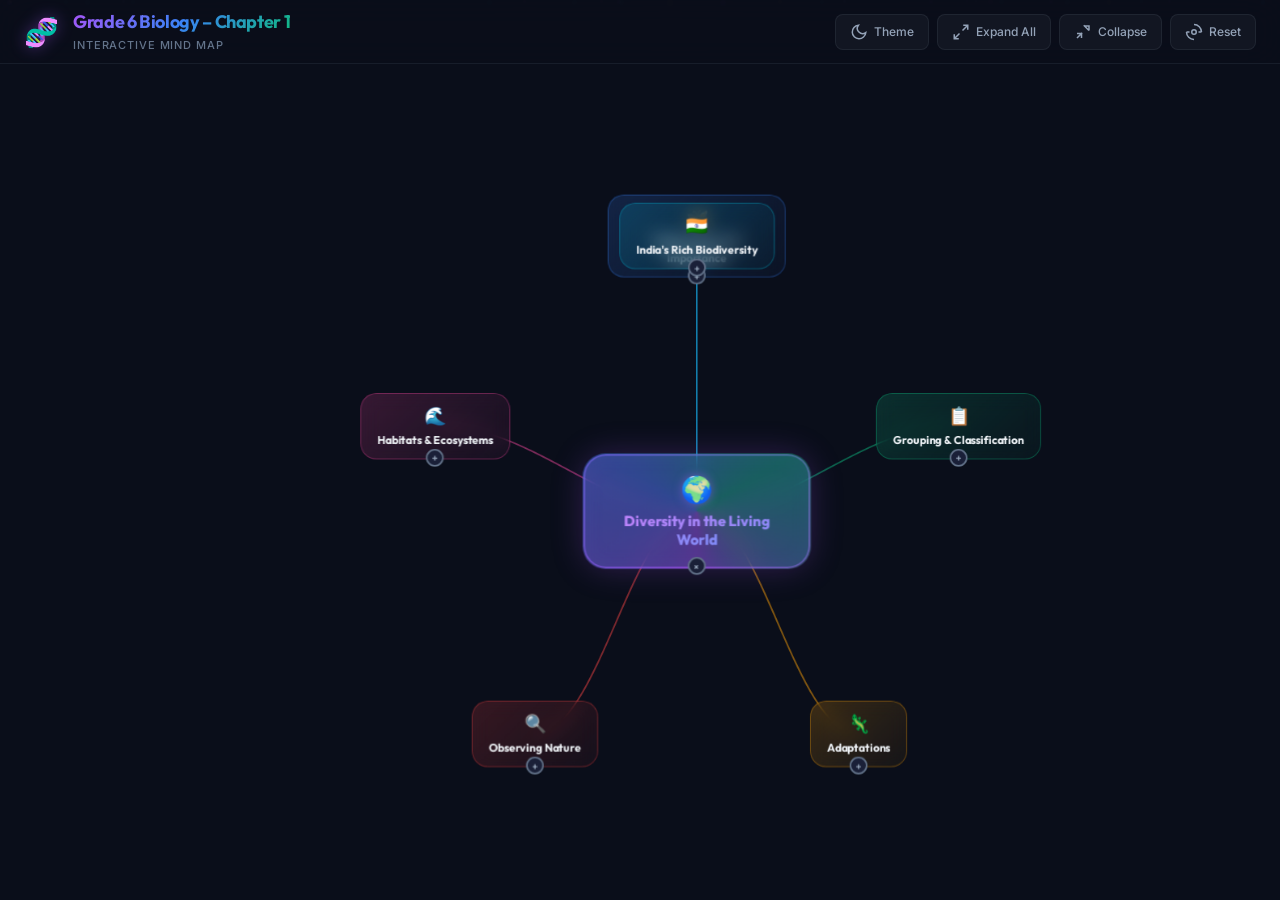
==== index.html @ 0e9bb8c5 "Add files via upload" ====
<!DOCTYPE html>
<html lang="en">

<head>
    <meta charset="UTF-8">
    <meta name="viewport" content="width=device-width, initial-scale=1.0">
    <title>Interactive Mind Map – Grade 6 Biology Chapter 1</title>
    <meta name="description"
        content="Interactive Mind Map for NCERT Grade 6 Biology Chapter 1: Diversity in the Living World. Explore subtopics, micro-concepts, examples and keywords.">
    <link
        href="https://fonts.googleapis.com/css2?family=Inter:wght@400;500;600;700;800;900&family=Outfit:wght@400;500;600;700;800&display=swap"
        rel="stylesheet">
    <link rel="stylesheet" href="style.css">
</head>

<body>
    <!-- Floating particles background -->
    <div class="particles" id="particles"></div>

    <!-- Header / Toolbar -->
    <header class="toolbar" id="toolbar">
        <div class="toolbar-left">
            <div class="logo">🧬</div>
            <div class="toolbar-title">
                <h1>Grade 6 Biology – Chapter 1</h1>
                <span class="toolbar-subtitle">Interactive Mind Map</span>
            </div>
        </div>
        <div class="toolbar-right">
            <button class="btn-tool" id="btnTheme" title="Toggle Theme">
                <svg width="18" height="18" viewBox="0 0 24 24" fill="none" stroke="currentColor" stroke-width="2"
                    class="icon-sun" style="display: none;">
                    <circle cx="12" cy="12" r="5" />
                    <line x1="12" y1="1" x2="12" y2="3" />
                    <line x1="12" y1="21" x2="12" y2="23" />
                    <line x1="4.22" y1="4.22" x2="5.64" y2="5.64" />
                    <line x1="18.36" y1="18.36" x2="19.78" y2="19.78" />
                    <line x1="1" y1="12" x2="3" y2="12" />
                    <line x1="21" y1="12" x2="23" y2="12" />
                    <line x1="4.22" y1="19.78" x2="5.64" y2="18.36" />
                    <line x1="18.36" y1="5.64" x2="19.78" y2="4.22" />
                </svg>
                <svg width="18" height="18" viewBox="0 0 24 24" fill="none" stroke="currentColor" stroke-width="2"
                    class="icon-moon">
                    <path d="M21 12.79A9 9 0 1 1 11.21 3 7 7 0 0 0 21 12.79z" />
                </svg>
                <span>Theme</span>
            </button>
            <button class="btn-tool" id="btnExpandAll" title="Expand All">
                <svg width="18" height="18" viewBox="0 0 24 24" fill="none" stroke="currentColor" stroke-width="2">
                    <path d="M15 3h6v6M9 21H3v-6M21 3l-7 7M3 21l7-7" />
                </svg>
                <span>Expand All</span>
            </button>
            <button class="btn-tool" id="btnCollapseAll" title="Collapse All">
                <svg width="18" height="18" viewBox="0 0 24 24" fill="none" stroke="currentColor" stroke-width="2">
                    <path d="M4 14h6v6M14 4h6v6M20 10l-7-7M4 20l7-7" />
                </svg>
                <span>Collapse</span>
            </button>
            <button class="btn-tool" id="btnReset" title="Reset View">
                <svg width="18" height="18" viewBox="0 0 24 24" fill="none" stroke="currentColor" stroke-width="2">
                    <circle cx="12" cy="12" r="3" />
                    <path d="M12 2a10 10 0 0 1 10 10" />
                    <path d="M12 22a10 10 0 0 1-10-10" />
                    <path d="M22 12h-4M2 12h4" />
                </svg>
                <span>Reset</span>
            </button>
        </div>
    </header>

    <!-- Main Mind Map Container -->
    <div class="mindmap-viewport" id="mindmapViewport">
        <div class="mindmap-canvas" id="mindmapCanvas">
            <!-- SVG layer for connections -->
            <svg class="connections-layer" id="connectionsLayer"></svg>
            <!-- Nodes will be generated by JS -->
        </div>
    </div>

    <!-- Detail Panel (slide-in) -->
    <div class="detail-panel" id="detailPanel">
        <button class="detail-close" id="detailClose">✕</button>
        <div class="detail-content" id="detailContent"></div>
    </div>

    <!-- Quiz Modal -->
    <div class="quiz-overlay" id="quizOverlay">
        <div class="quiz-modal" id="quizModal">
            <button class="quiz-close" id="quizClose">✕</button>
            <div class="quiz-content" id="quizContent"></div>
        </div>
    </div>

    <!-- Toast notifications -->
    <div class="toast-container" id="toastContainer"></div>

    <script src="mindmap-data.js"></script>
    <script src="mindmap.js"></script>
</body>

</html>
---- style.css ----
/* ============================================
   DESIGN SYSTEM — Interactive Mind Map
   ============================================ */

:root {
    /* Core palette */
    --bg-primary: #0a0e1a;
    --bg-secondary: #111827;
    --bg-card: #1a2038;
    --bg-glass: rgba(26, 32, 56, 0.85);

    /* Accent colors for branches */
    --color-central: #a855f7;
    --color-central-glow: rgba(168, 85, 247, 0.4);
    --color-branch-1: #3b82f6;
    --color-branch-2: #10b981;
    --color-branch-3: #f59e0b;
    --color-branch-4: #ef4444;
    --color-branch-5: #ec4899;
    --color-branch-6: #06b6d4;

    /* Text */
    --text-primary: #f1f5f9;
    --text-secondary: #94a3b8;
    --text-muted: #64748b;

    /* Misc */
    --border-subtle: rgba(148, 163, 184, 0.1);
    --shadow-glow: 0 0 30px rgba(168, 85, 247, 0.3);
    --radius-sm: 8px;
    --radius-md: 14px;
    --radius-lg: 20px;
    --radius-xl: 28px;

    /* Transitions */
    --ease-smooth: cubic-bezier(0.25, 0.46, 0.45, 0.94);
    --ease-bounce: cubic-bezier(0.68, -0.55, 0.265, 1.55);
}

/* ============ LIGHT THEME ============ */
body.light-theme {
    /* Core palette */
    --bg-primary: #f8fafc;
    --bg-secondary: #ffffff;
    --bg-card: #ffffff;
    --bg-glass: rgba(255, 255, 255, 0.85);

    /* Text */
    --text-primary: #0f172a;
    --text-secondary: #334155;
    --text-muted: #64748b;

    /* Misc */
    --border-subtle: rgba(15, 23, 42, 0.1);
    --shadow-glow: 0 4px 20px rgba(0, 0, 0, 0.08);
}

body.light-theme .icon-moon {
    display: none !important;
}

body.light-theme .icon-sun {
    display: block !important;
}

/* ============ RESET ============ */
*,
*::before,
*::after {
    margin: 0;
    padding: 0;
    box-sizing: border-box;
}

html {
    scroll-behavior: smooth;
}

body {
    font-family: 'Inter', 'Outfit', -apple-system, sans-serif;
    background: var(--bg-primary);
    color: var(--text-primary);
    overflow: hidden;
    height: 100vh;
    width: 100vw;
    -webkit-font-smoothing: antialiased;
}

/* ============ PARTICLES BG ============ */
.particles {
    position: fixed;
    top: 0;
    left: 0;
    width: 100%;
    height: 100%;
    pointer-events: none;
    z-index: 0;
    overflow: hidden;
}

.particle {
    position: absolute;
    border-radius: 50%;
    opacity: 0.15;
    animation: floatParticle linear infinite;
}

@keyframes floatParticle {
    0% {
        transform: translateY(100vh) scale(0);
        opacity: 0;
    }

    10% {
        opacity: 0.15;
    }

    90% {
        opacity: 0.15;
    }

    100% {
        transform: translateY(-10vh) scale(1);
        opacity: 0;
    }
}

/* ============ TOOLBAR ============ */
.toolbar {
    position: fixed;
    top: 0;
    left: 0;
    right: 0;
    height: 64px;
    background: rgba(10, 14, 26, 0.9);
    backdrop-filter: blur(20px);
    -webkit-backdrop-filter: blur(20px);
    border-bottom: 1px solid var(--border-subtle);
    display: flex;
    align-items: center;
    justify-content: space-between;
    padding: 0 24px;
    z-index: 100;
}

.toolbar-left {
    display: flex;
    align-items: center;
    gap: 14px;
}

.logo {
    font-size: 28px;
    filter: drop-shadow(0 0 8px var(--color-central-glow));
}

.toolbar-title h1 {
    font-family: 'Outfit', sans-serif;
    font-size: 18px;
    font-weight: 700;
    background: linear-gradient(135deg, #a855f7, #3b82f6, #10b981);
    -webkit-background-clip: text;
    -webkit-text-fill-color: transparent;
    background-clip: text;
    letter-spacing: -0.02em;
}

.toolbar-subtitle {
    font-size: 11px;
    color: var(--text-muted);
    font-weight: 500;
    text-transform: uppercase;
    letter-spacing: 0.08em;
}

.toolbar-right {
    display: flex;
    gap: 8px;
}

.btn-tool {
    display: flex;
    align-items: center;
    gap: 6px;
    padding: 8px 14px;
    background: rgba(255, 255, 255, 0.04);
    border: 1px solid var(--border-subtle);
    border-radius: var(--radius-sm);
    color: var(--text-secondary);
    font-family: 'Inter', sans-serif;
    font-size: 12px;
    font-weight: 500;
    cursor: pointer;
    transition: all 0.25s var(--ease-smooth);
}

.btn-tool:hover {
    background: rgba(168, 85, 247, 0.1);
    border-color: rgba(168, 85, 247, 0.3);
    color: var(--text-primary);
    transform: translateY(-1px);
}

/* ============ MINDMAP VIEWPORT ============ */
.mindmap-viewport {
    position: fixed;
    top: 64px;
    left: 0;
    right: 0;
    bottom: 0;
    overflow: hidden;
    z-index: 1;
    cursor: grab;
}

.mindmap-viewport:active {
    cursor: grabbing;
}

.mindmap-canvas {
    position: absolute;
    width: 6000px;
    height: 4000px;
    transform-origin: 0 0;
    will-change: transform;
}

.connections-layer {
    position: absolute;
    top: 0;
    left: 0;
    width: 100%;
    height: 100%;
    pointer-events: none;
    z-index: 1;
}

/* ============ MIND MAP NODE ============ */
.mm-node {
    position: absolute;
    border-radius: var(--radius-md);
    padding: 14px 20px;
    cursor: pointer;
    user-select: none;
    transition: all 0.4s var(--ease-smooth);
    z-index: 10;
    transform: scale(0);
    opacity: 0;
    backdrop-filter: blur(12px);
    -webkit-backdrop-filter: blur(12px);
    max-width: 240px;
    text-align: center;
}

.mm-node.visible {
    transform: scale(1);
    opacity: 1;
}

.mm-node:hover {
    z-index: 20;
    transform: scale(1.08);
    box-shadow: var(--shadow-glow);
}

.mm-node.pulse {
    animation: nodePulse 0.6s var(--ease-bounce);
}

@keyframes nodePulse {
    0% {
        transform: scale(1);
    }

    40% {
        transform: scale(1.15);
    }

    100% {
        transform: scale(1);
    }
}

/* Central node */
.mm-node.level-0 {
    background: linear-gradient(135deg, rgba(168, 85, 247, 0.25), rgba(59, 130, 246, 0.2));
    border: 2px solid rgba(168, 85, 247, 0.6);
    box-shadow: 0 0 40px rgba(168, 85, 247, 0.25), inset 0 0 30px rgba(168, 85, 247, 0.05);
    padding: 22px 30px;
    max-width: 280px;
    border-radius: var(--radius-xl);
}

.mm-node.level-0 .node-label {
    font-family: 'Outfit', sans-serif;
    font-size: 18px;
    font-weight: 800;
    background: linear-gradient(135deg, #c084fc, #818cf8);
    -webkit-background-clip: text;
    -webkit-text-fill-color: transparent;
    background-clip: text;
}

.mm-node.level-0 .node-emoji {
    font-size: 32px;
    display: block;
    margin-bottom: 8px;
    filter: drop-shadow(0 0 6px rgba(168, 85, 247, 0.5));
}

.mm-node.level-0::before {
    content: '';
    position: absolute;
    inset: -3px;
    border-radius: var(--radius-xl);
    background: conic-gradient(from 180deg, #a855f7, #3b82f6, #10b981, #a855f7);
    z-index: -1;
    opacity: 0.4;
    animation: rotateBorder 6s linear infinite;
}

@keyframes rotateBorder {
    100% {
        filter: hue-rotate(360deg);
    }
}

/* Primary branches (Level 1) */
.mm-node.level-1 {
    padding: 14px 20px;
    border-radius: var(--radius-lg);
    max-width: 220px;
}

.mm-node.level-1 .node-label {
    font-family: 'Outfit', sans-serif;
    font-size: 14px;
    font-weight: 700;
    letter-spacing: -0.01em;
}

.mm-node.level-1 .node-emoji {
    font-size: 22px;
    display: block;
    margin-bottom: 6px;
}

/* Secondary branches (Level 2) */
.mm-node.level-2 {
    padding: 10px 16px;
    border-radius: var(--radius-md);
    max-width: 200px;
}

.mm-node.level-2 .node-label {
    font-size: 12px;
    font-weight: 600;
}

.mm-node.level-2 .node-emoji {
    font-size: 16px;
    margin-right: 6px;
}

/* Tertiary branches (Level 3) */
.mm-node.level-3 {
    padding: 8px 14px;
    border-radius: var(--radius-sm);
    max-width: 180px;
}

.mm-node.level-3 .node-label {
    font-size: 11px;
    font-weight: 500;
    color: var(--text-secondary);
}

.mm-node.level-3 .node-emoji {
    font-size: 13px;
    margin-right: 4px;
}

/* Node expand indicator */
.node-expand-btn {
    position: absolute;
    bottom: -10px;
    left: 50%;
    transform: translateX(-50%);
    width: 22px;
    height: 22px;
    border-radius: 50%;
    background: var(--bg-card);
    border: 2px solid var(--text-muted);
    display: flex;
    align-items: center;
    justify-content: center;
    font-size: 12px;
    font-weight: 700;
    color: var(--text-secondary);
    cursor: pointer;
    transition: all 0.3s var(--ease-smooth);
    z-index: 15;
}

.node-expand-btn:hover {
    transform: translateX(-50%) scale(1.2);
    border-color: var(--color-central);
    color: var(--color-central);
}

.node-expand-btn.expanded {
    transform: translateX(-50%) rotate(45deg);
}

/* Node info icon */
.node-info-btn {
    position: absolute;
    top: -8px;
    right: -8px;
    width: 20px;
    height: 20px;
    border-radius: 50%;
    background: rgba(59, 130, 246, 0.8);
    border: none;
    color: white;
    font-size: 11px;
    font-weight: 700;
    cursor: pointer;
    display: flex;
    align-items: center;
    justify-content: center;
    opacity: 0;
    transition: all 0.3s var(--ease-smooth);
}

.mm-node:hover .node-info-btn {
    opacity: 1;
}

.node-info-btn:hover {
    transform: scale(1.2);
    background: rgba(59, 130, 246, 1);
}

/* Branch color themes */
.branch-1 {
    --branch-color: var(--color-branch-1);
}

.branch-2 {
    --branch-color: var(--color-branch-2);
}

.branch-3 {
    --branch-color: var(--color-branch-3);
}

.branch-4 {
    --branch-color: var(--color-branch-4);
}

.branch-5 {
    --branch-color: var(--color-branch-5);
}

.branch-6 {
    --branch-color: var(--color-branch-6);
}

.mm-node.level-1.branch-1 {
    background: linear-gradient(135deg, rgba(59, 130, 246, 0.2), rgba(59, 130, 246, 0.05));
    border: 1.5px solid rgba(59, 130, 246, 0.4);
}

.mm-node.level-1.branch-2 {
    background: linear-gradient(135deg, rgba(16, 185, 129, 0.2), rgba(16, 185, 129, 0.05));
    border: 1.5px solid rgba(16, 185, 129, 0.4);
}

.mm-node.level-1.branch-3 {
    background: linear-gradient(135deg, rgba(245, 158, 11, 0.2), rgba(245, 158, 11, 0.05));
    border: 1.5px solid rgba(245, 158, 11, 0.4);
}

.mm-node.level-1.branch-4 {
    background: linear-gradient(135deg, rgba(239, 68, 68, 0.2), rgba(239, 68, 68, 0.05));
    border: 1.5px solid rgba(239, 68, 68, 0.4);
}

.mm-node.level-1.branch-5 {
    background: linear-gradient(135deg, rgba(236, 72, 153, 0.2), rgba(236, 72, 153, 0.05));
    border: 1.5px solid rgba(236, 72, 153, 0.4);
}

.mm-node.level-1.branch-6 {
    background: linear-gradient(135deg, rgba(6, 182, 212, 0.2), rgba(6, 182, 212, 0.05));
    border: 1.5px solid rgba(6, 182, 212, 0.4);
}

.mm-node.level-2.branch-1,
.mm-node.level-3.branch-1 {
    background: rgba(59, 130, 246, 0.08);
    border: 1px solid rgba(59, 130, 246, 0.25);
}

.mm-node.level-2.branch-2,
.mm-node.level-3.branch-2 {
    background: rgba(16, 185, 129, 0.08);
    border: 1px solid rgba(16, 185, 129, 0.25);
}

.mm-node.level-2.branch-3,
.mm-node.level-3.branch-3 {
    background: rgba(245, 158, 11, 0.08);
    border: 1px solid rgba(245, 158, 11, 0.25);
}

.mm-node.level-2.branch-4,
.mm-node.level-3.branch-4 {
    background: rgba(239, 68, 68, 0.08);
    border: 1px solid rgba(239, 68, 68, 0.25);
}

.mm-node.level-2.branch-5,
.mm-node.level-3.branch-5 {
    background: rgba(236, 72, 153, 0.08);
    border: 1px solid rgba(236, 72, 153, 0.25);
}

.mm-node.level-2.branch-6,
.mm-node.level-3.branch-6 {
    background: rgba(6, 182, 212, 0.08);
    border: 1px solid rgba(6, 182, 212, 0.25);
}

/* Connection paths */
.connection-path {
    fill: none;
    stroke-width: 2;
    opacity: 0.5;
    transition: opacity 0.4s var(--ease-smooth);
}

.connection-path.branch-1 {
    stroke: var(--color-branch-1);
}

.connection-path.branch-2 {
    stroke: var(--color-branch-2);
}

.connection-path.branch-3 {
    stroke: var(--color-branch-3);
}

.connection-path.branch-4 {
    stroke: var(--color-branch-4);
}

.connection-path.branch-5 {
    stroke: var(--color-branch-5);
}

.connection-path.branch-6 {
    stroke: var(--color-branch-6);
}

.connection-path.central {
    stroke: var(--color-central);
}

/* ============ DETAIL PANEL ============ */
.detail-panel {
    position: fixed;
    top: 64px;
    right: -460px;
    width: 440px;
    bottom: 0;
    background: rgba(17, 24, 39, 0.97);
    backdrop-filter: blur(30px);
    -webkit-backdrop-filter: blur(30px);
    border-left: 1px solid var(--border-subtle);
    z-index: 90;
    transition: right 0.45s var(--ease-smooth);
    overflow-y: auto;
    padding: 28px 24px;
}

.detail-panel.open {
    right: 0;
}

.detail-close {
    position: absolute;
    top: 16px;
    right: 16px;
    width: 32px;
    height: 32px;
    border-radius: 50%;
    background: rgba(255, 255, 255, 0.05);
    border: 1px solid var(--border-subtle);
    color: var(--text-secondary);
    font-size: 16px;
    cursor: pointer;
    display: flex;
    align-items: center;
    justify-content: center;
    transition: all 0.25s var(--ease-smooth);
}

.detail-close:hover {
    background: rgba(239, 68, 68, 0.15);
    border-color: rgba(239, 68, 68, 0.3);
    color: #ef4444;
}

.detail-content h2 {
    font-family: 'Outfit', sans-serif;
    font-size: 22px;
    font-weight: 800;
    margin-bottom: 8px;
    background: linear-gradient(135deg, #c084fc, #60a5fa);
    -webkit-background-clip: text;
    -webkit-text-fill-color: transparent;
    background-clip: text;
}

.detail-content .detail-emoji {
    font-size: 40px;
    margin-bottom: 12px;
    display: block;
}

.detail-content .detail-description {
    font-size: 14px;
    line-height: 1.7;
    color: var(--text-secondary);
    margin-bottom: 20px;
}

.detail-content .detail-section {
    margin-bottom: 20px;
}

.detail-content .detail-section h3 {
    font-size: 13px;
    font-weight: 700;
    text-transform: uppercase;
    letter-spacing: 0.05em;
    color: var(--text-muted);
    margin-bottom: 10px;
    display: flex;
    align-items: center;
    gap: 6px;
}

.detail-content .keyword-tags {
    display: flex;
    flex-wrap: wrap;
    gap: 6px;
}

.detail-content .keyword-tag {
    padding: 5px 12px;
    font-size: 11px;
    font-weight: 600;
    border-radius: 20px;
    background: rgba(168, 85, 247, 0.1);
    border: 1px solid rgba(168, 85, 247, 0.25);
    color: #c084fc;
    transition: all 0.25s var(--ease-smooth);
}

.detail-content .keyword-tag:hover {
    background: rgba(168, 85, 247, 0.2);
    transform: translateY(-1px);
}

.detail-content .fact-card {
    background: rgba(59, 130, 246, 0.08);
    border: 1px solid rgba(59, 130, 246, 0.2);
    border-radius: var(--radius-md);
    padding: 14px 16px;
    margin-bottom: 10px;
}

.detail-content .fact-card p {
    font-size: 13px;
    line-height: 1.6;
    color: var(--text-secondary);
}

.detail-content .fact-card .fact-icon {
    font-size: 20px;
    margin-bottom: 8px;
    display: block;
}

.detail-content .quiz-btn {
    display: flex;
    align-items: center;
    gap: 8px;
    width: 100%;
    padding: 14px 20px;
    background: linear-gradient(135deg, rgba(168, 85, 247, 0.2), rgba(59, 130, 246, 0.15));
    border: 1px solid rgba(168, 85, 247, 0.3);
    border-radius: var(--radius-md);
    color: var(--text-primary);
    font-family: 'Inter', sans-serif;
    font-size: 14px;
    font-weight: 600;
    cursor: pointer;
    transition: all 0.3s var(--ease-smooth);
    margin-top: 10px;
}

.detail-content .quiz-btn:hover {
    background: linear-gradient(135deg, rgba(168, 85, 247, 0.3), rgba(59, 130, 246, 0.25));
    transform: translateY(-2px);
    box-shadow: 0 8px 25px rgba(168, 85, 247, 0.2);
}

/* ============ QUIZ MODAL ============ */
.quiz-overlay {
    position: fixed;
    inset: 0;
    background: rgba(0, 0, 0, 0.7);
    backdrop-filter: blur(8px);
    -webkit-backdrop-filter: blur(8px);
    z-index: 200;
    display: flex;
    align-items: center;
    justify-content: center;
    opacity: 0;
    pointer-events: none;
    transition: opacity 0.35s var(--ease-smooth);
}

.quiz-overlay.open {
    opacity: 1;
    pointer-events: all;
}

.quiz-modal {
    background: var(--bg-secondary);
    border: 1px solid var(--border-subtle);
    border-radius: var(--radius-lg);
    padding: 32px;
    max-width: 500px;
    width: 90%;
    position: relative;
    transform: scale(0.9) translateY(20px);
    transition: transform 0.4s var(--ease-bounce);
}

.quiz-overlay.open .quiz-modal {
    transform: scale(1) translateY(0);
}

.quiz-close {
    position: absolute;
    top: 14px;
    right: 14px;
    width: 28px;
    height: 28px;
    border-radius: 50%;
    background: rgba(255, 255, 255, 0.05);
    border: 1px solid var(--border-subtle);
    color: var(--text-secondary);
    font-size: 14px;
    cursor: pointer;
    display: flex;
    align-items: center;
    justify-content: center;
}

.quiz-content h3 {
    font-family: 'Outfit', sans-serif;
    font-size: 20px;
    font-weight: 700;
    margin-bottom: 6px;
    color: var(--text-primary);
}

.quiz-content .quiz-topic {
    font-size: 12px;
    color: var(--text-muted);
    text-transform: uppercase;
    letter-spacing: 0.05em;
    margin-bottom: 18px;
}

.quiz-content .quiz-question {
    font-size: 15px;
    line-height: 1.6;
    color: var(--text-secondary);
    margin-bottom: 20px;
}

.quiz-content .quiz-options {
    display: flex;
    flex-direction: column;
    gap: 10px;
}

.quiz-content .quiz-option {
    display: flex;
    align-items: center;
    gap: 12px;
    padding: 14px 18px;
    border-radius: var(--radius-md);
    background: rgba(255, 255, 255, 0.03);
    border: 1px solid var(--border-subtle);
    cursor: pointer;
    transition: all 0.25s var(--ease-smooth);
    font-size: 14px;
    color: var(--text-secondary);
}

.quiz-content .quiz-option:hover {
    background: rgba(168, 85, 247, 0.08);
    border-color: rgba(168, 85, 247, 0.3);
    color: var(--text-primary);
}

.quiz-content .quiz-option.correct {
    background: rgba(16, 185, 129, 0.15);
    border-color: rgba(16, 185, 129, 0.4);
    color: #10b981;
}

.quiz-content .quiz-option.incorrect {
    background: rgba(239, 68, 68, 0.12);
    border-color: rgba(239, 68, 68, 0.35);
    color: #ef4444;
}

.quiz-content .quiz-option .option-letter {
    width: 28px;
    height: 28px;
    border-radius: 50%;
    background: rgba(255, 255, 255, 0.05);
    font-weight: 700;
    font-size: 12px;
    display: flex;
    align-items: center;
    justify-content: center;
    flex-shrink: 0;
}

.quiz-feedback {
    margin-top: 16px;
    padding: 14px 16px;
    border-radius: var(--radius-md);
    font-size: 13px;
    line-height: 1.6;
    display: none;
}

.quiz-feedback.show {
    display: block;
}

.quiz-feedback.correct-fb {
    background: rgba(16, 185, 129, 0.1);
    border: 1px solid rgba(16, 185, 129, 0.25);
    color: #6ee7b7;
}

.quiz-feedback.incorrect-fb {
    background: rgba(239, 68, 68, 0.1);
    border: 1px solid rgba(239, 68, 68, 0.25);
    color: #fca5a5;
}

.quiz-next-btn {
    margin-top: 16px;
    padding: 12px 24px;
    background: linear-gradient(135deg, var(--color-central), var(--color-branch-1));
    border: none;
    border-radius: var(--radius-sm);
    color: white;
    font-family: 'Inter', sans-serif;
    font-size: 14px;
    font-weight: 600;
    cursor: pointer;
    display: none;
    transition: all 0.25s var(--ease-smooth);
}

.quiz-next-btn.show {
    display: inline-block;
}

.quiz-next-btn:hover {
    transform: translateY(-2px);
    box-shadow: 0 6px 20px rgba(168, 85, 247, 0.3);
}

/* ============ TOAST ============ */
.toast-container {
    position: fixed;
    bottom: 24px;
    left: 50%;
    transform: translateX(-50%);
    z-index: 300;
    display: flex;
    flex-direction: column;
    align-items: center;
    gap: 8px;
}

.toast {
    padding: 12px 24px;
    background: rgba(17, 24, 39, 0.95);
    backdrop-filter: blur(12px);
    border: 1px solid var(--border-subtle);
    border-radius: var(--radius-sm);
    font-size: 13px;
    font-weight: 500;
    color: var(--text-primary);
    animation: toastIn 0.4s var(--ease-bounce), toastOut 0.4s 2.6s var(--ease-smooth) forwards;
    box-shadow: 0 8px 30px rgba(0, 0, 0, 0.4);
}

.toast.success {
    border-color: rgba(16, 185, 129, 0.3);
}

.toast.info {
    border-color: rgba(59, 130, 246, 0.3);
}

@keyframes toastIn {
    from {
        transform: translateY(20px);
        opacity: 0;
    }

    to {
        transform: translateY(0);
        opacity: 1;
    }
}

@keyframes toastOut {
    from {
        transform: translateY(0);
        opacity: 1;
    }

    to {
        transform: translateY(20px);
        opacity: 0;
    }
}

/* ============ SCROLLBAR ============ */
::-webkit-scrollbar {
    width: 6px;
}

::-webkit-scrollbar-track {
    background: transparent;
}

::-webkit-scrollbar-thumb {
    background: rgba(148, 163, 184, 0.15);
    border-radius: 3px;
}

::-webkit-scrollbar-thumb:hover {
    background: rgba(148, 163, 184, 0.25);
}

/* ============ RESPONSIVE ============ */
@media (max-width: 768px) {
    .toolbar-right .btn-tool span {
        display: none;
    }

    .btn-tool {
        padding: 8px 10px;
    }

    .detail-panel {
        width: 100%;
        right: -100%;
    }

    .toolbar-title h1 {
        font-size: 15px;
    }

    .mm-node.level-0 {
        padding: 16px 22px;
        max-width: 220px;
    }

    .mm-node.level-0 .node-label {
        font-size: 15px;
    }
}
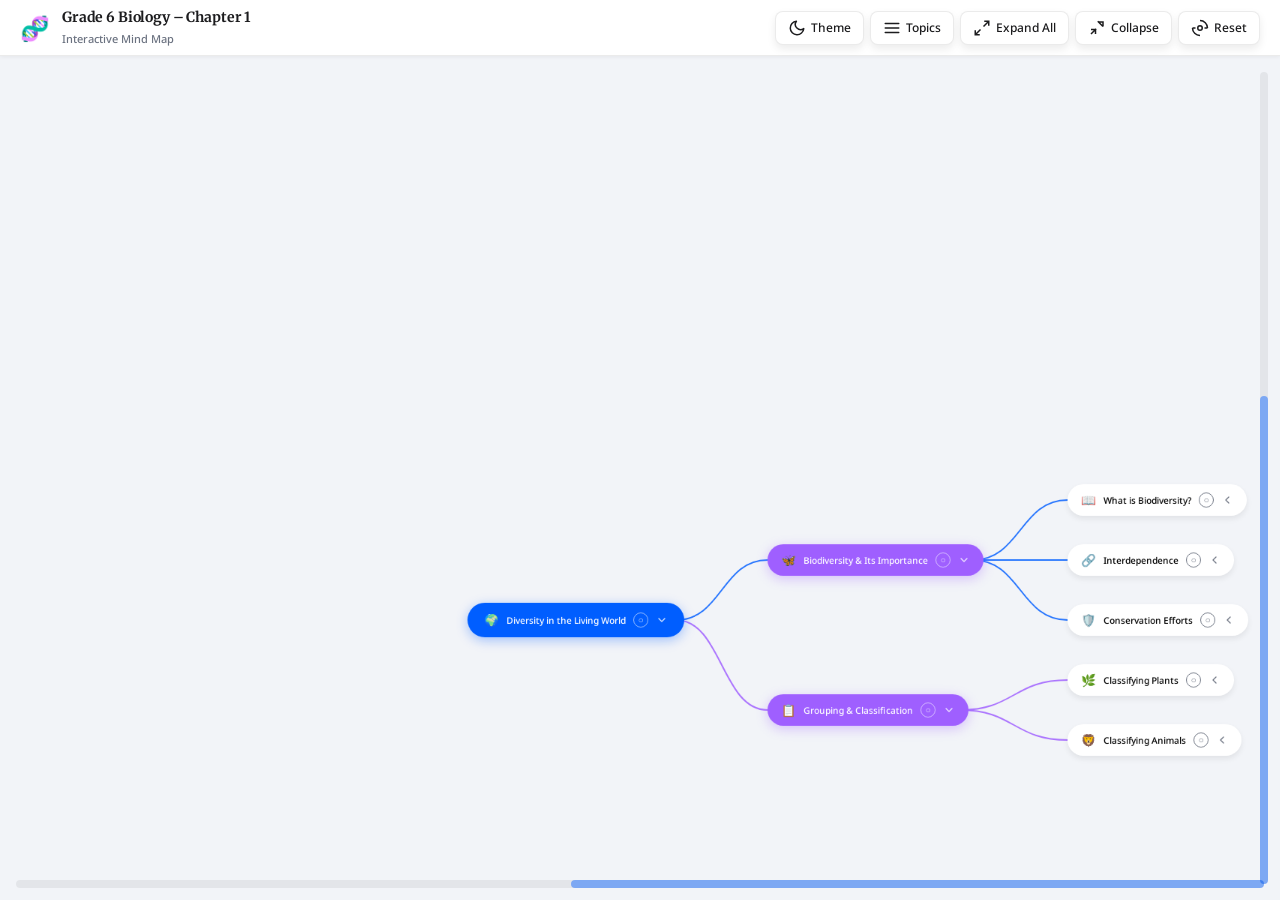
==== commit ce005b21: "Add files via upload" ====
--- a/index.html
+++ b/index.html
@@ -1,103 +1,125 @@
-<!DOCTYPE html>
-<html lang="en">
-
-<head>
-    <meta charset="UTF-8">
-    <meta name="viewport" content="width=device-width, initial-scale=1.0">
-    <title>Interactive Mind Map – Grade 6 Biology Chapter 1</title>
-    <meta name="description"
-        content="Interactive Mind Map for NCERT Grade 6 Biology Chapter 1: Diversity in the Living World. Explore subtopics, micro-concepts, examples and keywords.">
-    <link
-        href="https://fonts.googleapis.com/css2?family=Inter:wght@400;500;600;700;800;900&family=Outfit:wght@400;500;600;700;800&display=swap"
-        rel="stylesheet">
-    <link rel="stylesheet" href="style.css">
-</head>
-
-<body>
-    <!-- Floating particles background -->
-    <div class="particles" id="particles"></div>
-
-    <!-- Header / Toolbar -->
-    <header class="toolbar" id="toolbar">
-        <div class="toolbar-left">
-            <div class="logo">🧬</div>
-            <div class="toolbar-title">
-                <h1>Grade 6 Biology – Chapter 1</h1>
-                <span class="toolbar-subtitle">Interactive Mind Map</span>
-            </div>
-        </div>
-        <div class="toolbar-right">
-            <button class="btn-tool" id="btnTheme" title="Toggle Theme">
-                <svg width="18" height="18" viewBox="0 0 24 24" fill="none" stroke="currentColor" stroke-width="2"
-                    class="icon-sun" style="display: none;">
-                    <circle cx="12" cy="12" r="5" />
-                    <line x1="12" y1="1" x2="12" y2="3" />
-                    <line x1="12" y1="21" x2="12" y2="23" />
-                    <line x1="4.22" y1="4.22" x2="5.64" y2="5.64" />
-                    <line x1="18.36" y1="18.36" x2="19.78" y2="19.78" />
-                    <line x1="1" y1="12" x2="3" y2="12" />
-                    <line x1="21" y1="12" x2="23" y2="12" />
-                    <line x1="4.22" y1="19.78" x2="5.64" y2="18.36" />
-                    <line x1="18.36" y1="5.64" x2="19.78" y2="4.22" />
-                </svg>
-                <svg width="18" height="18" viewBox="0 0 24 24" fill="none" stroke="currentColor" stroke-width="2"
-                    class="icon-moon">
-                    <path d="M21 12.79A9 9 0 1 1 11.21 3 7 7 0 0 0 21 12.79z" />
-                </svg>
-                <span>Theme</span>
-            </button>
-            <button class="btn-tool" id="btnExpandAll" title="Expand All">
-                <svg width="18" height="18" viewBox="0 0 24 24" fill="none" stroke="currentColor" stroke-width="2">
-                    <path d="M15 3h6v6M9 21H3v-6M21 3l-7 7M3 21l7-7" />
-                </svg>
-                <span>Expand All</span>
-            </button>
-            <button class="btn-tool" id="btnCollapseAll" title="Collapse All">
-                <svg width="18" height="18" viewBox="0 0 24 24" fill="none" stroke="currentColor" stroke-width="2">
-                    <path d="M4 14h6v6M14 4h6v6M20 10l-7-7M4 20l7-7" />
-                </svg>
-                <span>Collapse</span>
-            </button>
-            <button class="btn-tool" id="btnReset" title="Reset View">
-                <svg width="18" height="18" viewBox="0 0 24 24" fill="none" stroke="currentColor" stroke-width="2">
-                    <circle cx="12" cy="12" r="3" />
-                    <path d="M12 2a10 10 0 0 1 10 10" />
-                    <path d="M12 22a10 10 0 0 1-10-10" />
-                    <path d="M22 12h-4M2 12h4" />
-                </svg>
-                <span>Reset</span>
-            </button>
-        </div>
-    </header>
-
-    <!-- Main Mind Map Container -->
-    <div class="mindmap-viewport" id="mindmapViewport">
-        <div class="mindmap-canvas" id="mindmapCanvas">
-            <!-- SVG layer for connections -->
-            <svg class="connections-layer" id="connectionsLayer"></svg>
-            <!-- Nodes will be generated by JS -->
-        </div>
-    </div>
-
-    <!-- Detail Panel (slide-in) -->
-    <div class="detail-panel" id="detailPanel">
-        <button class="detail-close" id="detailClose">✕</button>
-        <div class="detail-content" id="detailContent"></div>
-    </div>
-
-    <!-- Quiz Modal -->
-    <div class="quiz-overlay" id="quizOverlay">
-        <div class="quiz-modal" id="quizModal">
-            <button class="quiz-close" id="quizClose">✕</button>
-            <div class="quiz-content" id="quizContent"></div>
-        </div>
-    </div>
-
-    <!-- Toast notifications -->
-    <div class="toast-container" id="toastContainer"></div>
-
-    <script src="mindmap-data.js"></script>
-    <script src="mindmap.js"></script>
-</body>
-
+<!DOCTYPE html>
+<html lang="en">
+
+<head>
+    <meta charset="UTF-8">
+    <meta name="viewport" content="width=device-width, initial-scale=1.0">
+    <title>Interactive Mind Map – Grade 6 Biology Chapter 1</title>
+    <meta name="description" content="Interactive Mind Map for NCERT Grade 6 Biology Chapter 1: Diversity in the Living World. Explore subtopics, micro-concepts, examples and keywords.">
+    <link href="https://fonts.googleapis.com/css2?family=Merriweather:wght@400;700&family=Noto+Sans:wght@400;500;600;700&display=swap" rel="stylesheet">
+    <link rel="stylesheet" href="style.css">
+</head>
+
+<body>
+    <!-- Floating particles background -->
+    <div class="particles" id="particles"></div>
+
+    <!-- Header / Toolbar -->
+    <header class="toolbar" id="toolbar">
+        <div class="toolbar-left">
+            <div class="logo">🧬</div>
+            <div class="toolbar-title">
+                <h1>Grade 6 Biology – Chapter 1</h1>
+                <span class="toolbar-subtitle">Interactive Mind Map</span>
+            </div>
+        </div>
+        <div class="toolbar-right">
+            <button class="btn-tool" id="btnTheme" title="Toggle Theme">
+                <!-- Sun icon (shown in dark mode to switch to light) -->
+                <svg class="icon-sun" width="18" height="18" viewBox="0 0 24 24" fill="none" stroke="currentColor" stroke-width="2" stroke-linecap="round" stroke-linejoin="round">
+                    <circle cx="12" cy="12" r="5"/>
+                    <line x1="12" y1="1" x2="12" y2="3"/>
+                    <line x1="12" y1="21" x2="12" y2="23"/>
+                    <line x1="4.22" y1="4.22" x2="5.64" y2="5.64"/>
+                    <line x1="18.36" y1="18.36" x2="19.78" y2="19.78"/>
+                    <line x1="1" y1="12" x2="3" y2="12"/>
+                    <line x1="21" y1="12" x2="23" y2="12"/>
+                    <line x1="4.22" y1="19.78" x2="5.64" y2="18.36"/>
+                    <line x1="18.36" y1="5.64" x2="19.78" y2="4.22"/>
+                </svg>
+                <!-- Moon icon (shown in light mode to switch to dark) -->
+                <svg class="icon-moon" width="18" height="18" viewBox="0 0 24 24" fill="none" stroke="currentColor" stroke-width="2" stroke-linecap="round" stroke-linejoin="round">
+                    <path d="M21 12.79A9 9 0 1 1 11.21 3 7 7 0 0 0 21 12.79z"/>
+                </svg>
+                <span>Theme</span>
+            </button>
+            <button class="btn-tool" id="btnSidebar" title="Toggle Topic List">
+                <svg width="18" height="18" viewBox="0 0 24 24" fill="none" stroke="currentColor" stroke-width="2" stroke-linecap="round" stroke-linejoin="round">
+                    <line x1="3" y1="12" x2="21" y2="12"/>
+                    <line x1="3" y1="6" x2="21" y2="6"/>
+                    <line x1="3" y1="18" x2="21" y2="18"/>
+                </svg>
+                <span>Topics</span>
+            </button>
+            <button class="btn-tool" id="btnExpandAll" title="Expand All">
+                <svg width="18" height="18" viewBox="0 0 24 24" fill="none" stroke="currentColor" stroke-width="2">
+                    <path d="M15 3h6v6M9 21H3v-6M21 3l-7 7M3 21l7-7" />
+                </svg>
+                <span>Expand All</span>
+            </button>
+            <button class="btn-tool" id="btnCollapseAll" title="Collapse All">
+                <svg width="18" height="18" viewBox="0 0 24 24" fill="none" stroke="currentColor" stroke-width="2">
+                    <path d="M4 14h6v6M14 4h6v6M20 10l-7-7M4 20l7-7" />
+                </svg>
+                <span>Collapse</span>
+            </button>
+            <button class="btn-tool" id="btnReset" title="Reset View">
+                <svg width="18" height="18" viewBox="0 0 24 24" fill="none" stroke="currentColor" stroke-width="2">
+                    <circle cx="12" cy="12" r="3" />
+                    <path d="M12 2a10 10 0 0 1 10 10" />
+                    <path d="M12 22a10 10 0 0 1-10-10" />
+                    <path d="M22 12h-4M2 12h4" />
+                </svg>
+                <span>Reset</span>
+            </button>
+        </div>
+    </header>
+
+    <!-- Main Mind Map Container -->
+    <div class="mindmap-viewport" id="mindmapViewport">
+        <div class="mindmap-canvas" id="mindmapCanvas">
+            <!-- SVG layer for connections -->
+            <svg class="connections-layer" id="connectionsLayer"></svg>
+            <!-- Nodes will be generated by JS -->
+        </div>
+        <!-- Custom Scrollbars -->
+        <div class="scrollbar-h" id="scrollbarH"><div class="scrollbar-thumb" id="scrollbarHThumb"></div></div>
+        <div class="scrollbar-v" id="scrollbarV"><div class="scrollbar-thumb" id="scrollbarVThumb"></div></div>
+    </div>
+
+    <!-- Sidebar Panel (Topics List) -->
+    <div class="sidebar-panel" id="sidebarPanel">
+        <div class="sidebar-header">
+            <h2>📚 Grade 6 Biology – Chapter 1 Topics</h2>
+            <button class="sidebar-close" id="sidebarClose">✕</button>
+        </div>
+        <div class="sidebar-search">
+            <input type="text" id="sidebarSearch" placeholder="Search topics..." />
+        </div>
+        <div class="sidebar-list" id="sidebarList">
+            <!-- Populated by JS -->
+        </div>
+    </div>
+
+    <!-- Detail Panel (slide-in) -->
+    <div class="detail-panel" id="detailPanel">
+        <button class="detail-close" id="detailClose">✕</button>
+        <div class="detail-content" id="detailContent"></div>
+    </div>
+
+    <!-- Quiz Modal -->
+    <div class="quiz-overlay" id="quizOverlay">
+        <div class="quiz-modal" id="quizModal">
+            <button class="quiz-close" id="quizClose">✕</button>
+            <div class="quiz-content" id="quizContent"></div>
+        </div>
+    </div>
+
+    <!-- Toast notifications -->
+    <div class="toast-container" id="toastContainer"></div>
+
+    <script src="mindmap-data.js"></script>
+    <script src="mindmap.js"></script>
+</body>
+
 </html>
--- a/style.css
+++ b/style.css
@@ -1,1003 +1,943 @@
-/* ============================================
-   DESIGN SYSTEM — Interactive Mind Map
-   ============================================ */
-
-:root {
-    /* Core palette */
-    --bg-primary: #0a0e1a;
-    --bg-secondary: #111827;
-    --bg-card: #1a2038;
-    --bg-glass: rgba(26, 32, 56, 0.85);
-
-    /* Accent colors for branches */
-    --color-central: #a855f7;
-    --color-central-glow: rgba(168, 85, 247, 0.4);
-    --color-branch-1: #3b82f6;
-    --color-branch-2: #10b981;
-    --color-branch-3: #f59e0b;
-    --color-branch-4: #ef4444;
-    --color-branch-5: #ec4899;
-    --color-branch-6: #06b6d4;
-
-    /* Text */
-    --text-primary: #f1f5f9;
-    --text-secondary: #94a3b8;
-    --text-muted: #64748b;
-
-    /* Misc */
-    --border-subtle: rgba(148, 163, 184, 0.1);
-    --shadow-glow: 0 0 30px rgba(168, 85, 247, 0.3);
-    --radius-sm: 8px;
-    --radius-md: 14px;
-    --radius-lg: 20px;
-    --radius-xl: 28px;
-
-    /* Transitions */
-    --ease-smooth: cubic-bezier(0.25, 0.46, 0.45, 0.94);
-    --ease-bounce: cubic-bezier(0.68, -0.55, 0.265, 1.55);
-}
-
-/* ============ LIGHT THEME ============ */
-body.light-theme {
-    /* Core palette */
-    --bg-primary: #f8fafc;
-    --bg-secondary: #ffffff;
-    --bg-card: #ffffff;
-    --bg-glass: rgba(255, 255, 255, 0.85);
-
-    /* Text */
-    --text-primary: #0f172a;
-    --text-secondary: #334155;
-    --text-muted: #64748b;
-
-    /* Misc */
-    --border-subtle: rgba(15, 23, 42, 0.1);
-    --shadow-glow: 0 4px 20px rgba(0, 0, 0, 0.08);
-}
-
-body.light-theme .icon-moon {
-    display: none !important;
-}
-
-body.light-theme .icon-sun {
-    display: block !important;
-}
-
-/* ============ RESET ============ */
-*,
-*::before,
-*::after {
-    margin: 0;
-    padding: 0;
-    box-sizing: border-box;
-}
-
-html {
-    scroll-behavior: smooth;
-}
-
-body {
-    font-family: 'Inter', 'Outfit', -apple-system, sans-serif;
-    background: var(--bg-primary);
-    color: var(--text-primary);
-    overflow: hidden;
-    height: 100vh;
-    width: 100vw;
-    -webkit-font-smoothing: antialiased;
-}
-
-/* ============ PARTICLES BG ============ */
-.particles {
-    position: fixed;
-    top: 0;
-    left: 0;
-    width: 100%;
-    height: 100%;
-    pointer-events: none;
-    z-index: 0;
-    overflow: hidden;
-}
-
-.particle {
-    position: absolute;
-    border-radius: 50%;
-    opacity: 0.15;
-    animation: floatParticle linear infinite;
-}
-
-@keyframes floatParticle {
-    0% {
-        transform: translateY(100vh) scale(0);
-        opacity: 0;
-    }
-
-    10% {
-        opacity: 0.15;
-    }
-
-    90% {
-        opacity: 0.15;
-    }
-
-    100% {
-        transform: translateY(-10vh) scale(1);
-        opacity: 0;
-    }
-}
-
-/* ============ TOOLBAR ============ */
-.toolbar {
-    position: fixed;
-    top: 0;
-    left: 0;
-    right: 0;
-    height: 64px;
-    background: rgba(10, 14, 26, 0.9);
-    backdrop-filter: blur(20px);
-    -webkit-backdrop-filter: blur(20px);
-    border-bottom: 1px solid var(--border-subtle);
-    display: flex;
-    align-items: center;
-    justify-content: space-between;
-    padding: 0 24px;
-    z-index: 100;
-}
-
-.toolbar-left {
-    display: flex;
-    align-items: center;
-    gap: 14px;
-}
-
-.logo {
-    font-size: 28px;
-    filter: drop-shadow(0 0 8px var(--color-central-glow));
-}
-
-.toolbar-title h1 {
-    font-family: 'Outfit', sans-serif;
-    font-size: 18px;
-    font-weight: 700;
-    background: linear-gradient(135deg, #a855f7, #3b82f6, #10b981);
-    -webkit-background-clip: text;
-    -webkit-text-fill-color: transparent;
-    background-clip: text;
-    letter-spacing: -0.02em;
-}
-
-.toolbar-subtitle {
-    font-size: 11px;
-    color: var(--text-muted);
-    font-weight: 500;
-    text-transform: uppercase;
-    letter-spacing: 0.08em;
-}
-
-.toolbar-right {
-    display: flex;
-    gap: 8px;
-}
-
-.btn-tool {
-    display: flex;
-    align-items: center;
-    gap: 6px;
-    padding: 8px 14px;
-    background: rgba(255, 255, 255, 0.04);
-    border: 1px solid var(--border-subtle);
-    border-radius: var(--radius-sm);
-    color: var(--text-secondary);
-    font-family: 'Inter', sans-serif;
-    font-size: 12px;
-    font-weight: 500;
-    cursor: pointer;
-    transition: all 0.25s var(--ease-smooth);
-}
-
-.btn-tool:hover {
-    background: rgba(168, 85, 247, 0.1);
-    border-color: rgba(168, 85, 247, 0.3);
-    color: var(--text-primary);
-    transform: translateY(-1px);
-}
-
-/* ============ MINDMAP VIEWPORT ============ */
-.mindmap-viewport {
-    position: fixed;
-    top: 64px;
-    left: 0;
-    right: 0;
-    bottom: 0;
-    overflow: hidden;
-    z-index: 1;
-    cursor: grab;
-}
-
-.mindmap-viewport:active {
-    cursor: grabbing;
-}
-
-.mindmap-canvas {
-    position: absolute;
-    width: 6000px;
-    height: 4000px;
-    transform-origin: 0 0;
-    will-change: transform;
-}
-
-.connections-layer {
-    position: absolute;
-    top: 0;
-    left: 0;
-    width: 100%;
-    height: 100%;
-    pointer-events: none;
-    z-index: 1;
-}
-
-/* ============ MIND MAP NODE ============ */
-.mm-node {
-    position: absolute;
-    border-radius: var(--radius-md);
-    padding: 14px 20px;
-    cursor: pointer;
-    user-select: none;
-    transition: all 0.4s var(--ease-smooth);
-    z-index: 10;
-    transform: scale(0);
-    opacity: 0;
-    backdrop-filter: blur(12px);
-    -webkit-backdrop-filter: blur(12px);
-    max-width: 240px;
-    text-align: center;
-}
-
-.mm-node.visible {
-    transform: scale(1);
-    opacity: 1;
-}
-
-.mm-node:hover {
-    z-index: 20;
-    transform: scale(1.08);
-    box-shadow: var(--shadow-glow);
-}
-
-.mm-node.pulse {
-    animation: nodePulse 0.6s var(--ease-bounce);
-}
-
-@keyframes nodePulse {
-    0% {
-        transform: scale(1);
-    }
-
-    40% {
-        transform: scale(1.15);
-    }
-
-    100% {
-        transform: scale(1);
-    }
-}
-
-/* Central node */
-.mm-node.level-0 {
-    background: linear-gradient(135deg, rgba(168, 85, 247, 0.25), rgba(59, 130, 246, 0.2));
-    border: 2px solid rgba(168, 85, 247, 0.6);
-    box-shadow: 0 0 40px rgba(168, 85, 247, 0.25), inset 0 0 30px rgba(168, 85, 247, 0.05);
-    padding: 22px 30px;
-    max-width: 280px;
-    border-radius: var(--radius-xl);
-}
-
-.mm-node.level-0 .node-label {
-    font-family: 'Outfit', sans-serif;
-    font-size: 18px;
-    font-weight: 800;
-    background: linear-gradient(135deg, #c084fc, #818cf8);
-    -webkit-background-clip: text;
-    -webkit-text-fill-color: transparent;
-    background-clip: text;
-}
-
-.mm-node.level-0 .node-emoji {
-    font-size: 32px;
-    display: block;
-    margin-bottom: 8px;
-    filter: drop-shadow(0 0 6px rgba(168, 85, 247, 0.5));
-}
-
-.mm-node.level-0::before {
-    content: '';
-    position: absolute;
-    inset: -3px;
-    border-radius: var(--radius-xl);
-    background: conic-gradient(from 180deg, #a855f7, #3b82f6, #10b981, #a855f7);
-    z-index: -1;
-    opacity: 0.4;
-    animation: rotateBorder 6s linear infinite;
-}
-
-@keyframes rotateBorder {
-    100% {
-        filter: hue-rotate(360deg);
-    }
-}
-
-/* Primary branches (Level 1) */
-.mm-node.level-1 {
-    padding: 14px 20px;
-    border-radius: var(--radius-lg);
-    max-width: 220px;
-}
-
-.mm-node.level-1 .node-label {
-    font-family: 'Outfit', sans-serif;
-    font-size: 14px;
-    font-weight: 700;
-    letter-spacing: -0.01em;
-}
-
-.mm-node.level-1 .node-emoji {
-    font-size: 22px;
-    display: block;
-    margin-bottom: 6px;
-}
-
-/* Secondary branches (Level 2) */
-.mm-node.level-2 {
-    padding: 10px 16px;
-    border-radius: var(--radius-md);
-    max-width: 200px;
-}
-
-.mm-node.level-2 .node-label {
-    font-size: 12px;
-    font-weight: 600;
-}
-
-.mm-node.level-2 .node-emoji {
-    font-size: 16px;
-    margin-right: 6px;
-}
-
-/* Tertiary branches (Level 3) */
-.mm-node.level-3 {
-    padding: 8px 14px;
-    border-radius: var(--radius-sm);
-    max-width: 180px;
-}
-
-.mm-node.level-3 .node-label {
-    font-size: 11px;
-    font-weight: 500;
-    color: var(--text-secondary);
-}
-
-.mm-node.level-3 .node-emoji {
-    font-size: 13px;
-    margin-right: 4px;
-}
-
-/* Node expand indicator */
-.node-expand-btn {
-    position: absolute;
-    bottom: -10px;
-    left: 50%;
-    transform: translateX(-50%);
-    width: 22px;
-    height: 22px;
-    border-radius: 50%;
-    background: var(--bg-card);
-    border: 2px solid var(--text-muted);
-    display: flex;
-    align-items: center;
-    justify-content: center;
-    font-size: 12px;
-    font-weight: 700;
-    color: var(--text-secondary);
-    cursor: pointer;
-    transition: all 0.3s var(--ease-smooth);
-    z-index: 15;
-}
-
-.node-expand-btn:hover {
-    transform: translateX(-50%) scale(1.2);
-    border-color: var(--color-central);
-    color: var(--color-central);
-}
-
-.node-expand-btn.expanded {
-    transform: translateX(-50%) rotate(45deg);
-}
-
-/* Node info icon */
-.node-info-btn {
-    position: absolute;
-    top: -8px;
-    right: -8px;
-    width: 20px;
-    height: 20px;
-    border-radius: 50%;
-    background: rgba(59, 130, 246, 0.8);
-    border: none;
-    color: white;
-    font-size: 11px;
-    font-weight: 700;
-    cursor: pointer;
-    display: flex;
-    align-items: center;
-    justify-content: center;
-    opacity: 0;
-    transition: all 0.3s var(--ease-smooth);
-}
-
-.mm-node:hover .node-info-btn {
-    opacity: 1;
-}
-
-.node-info-btn:hover {
-    transform: scale(1.2);
-    background: rgba(59, 130, 246, 1);
-}
-
-/* Branch color themes */
-.branch-1 {
-    --branch-color: var(--color-branch-1);
-}
-
-.branch-2 {
-    --branch-color: var(--color-branch-2);
-}
-
-.branch-3 {
-    --branch-color: var(--color-branch-3);
-}
-
-.branch-4 {
-    --branch-color: var(--color-branch-4);
-}
-
-.branch-5 {
-    --branch-color: var(--color-branch-5);
-}
-
-.branch-6 {
-    --branch-color: var(--color-branch-6);
-}
-
-.mm-node.level-1.branch-1 {
-    background: linear-gradient(135deg, rgba(59, 130, 246, 0.2), rgba(59, 130, 246, 0.05));
-    border: 1.5px solid rgba(59, 130, 246, 0.4);
-}
-
-.mm-node.level-1.branch-2 {
-    background: linear-gradient(135deg, rgba(16, 185, 129, 0.2), rgba(16, 185, 129, 0.05));
-    border: 1.5px solid rgba(16, 185, 129, 0.4);
-}
-
-.mm-node.level-1.branch-3 {
-    background: linear-gradient(135deg, rgba(245, 158, 11, 0.2), rgba(245, 158, 11, 0.05));
-    border: 1.5px solid rgba(245, 158, 11, 0.4);
-}
-
-.mm-node.level-1.branch-4 {
-    background: linear-gradient(135deg, rgba(239, 68, 68, 0.2), rgba(239, 68, 68, 0.05));
-    border: 1.5px solid rgba(239, 68, 68, 0.4);
-}
-
-.mm-node.level-1.branch-5 {
-    background: linear-gradient(135deg, rgba(236, 72, 153, 0.2), rgba(236, 72, 153, 0.05));
-    border: 1.5px solid rgba(236, 72, 153, 0.4);
-}
-
-.mm-node.level-1.branch-6 {
-    background: linear-gradient(135deg, rgba(6, 182, 212, 0.2), rgba(6, 182, 212, 0.05));
-    border: 1.5px solid rgba(6, 182, 212, 0.4);
-}
-
-.mm-node.level-2.branch-1,
-.mm-node.level-3.branch-1 {
-    background: rgba(59, 130, 246, 0.08);
-    border: 1px solid rgba(59, 130, 246, 0.25);
-}
-
-.mm-node.level-2.branch-2,
-.mm-node.level-3.branch-2 {
-    background: rgba(16, 185, 129, 0.08);
-    border: 1px solid rgba(16, 185, 129, 0.25);
-}
-
-.mm-node.level-2.branch-3,
-.mm-node.level-3.branch-3 {
-    background: rgba(245, 158, 11, 0.08);
-    border: 1px solid rgba(245, 158, 11, 0.25);
-}
-
-.mm-node.level-2.branch-4,
-.mm-node.level-3.branch-4 {
-    background: rgba(239, 68, 68, 0.08);
-    border: 1px solid rgba(239, 68, 68, 0.25);
-}
-
-.mm-node.level-2.branch-5,
-.mm-node.level-3.branch-5 {
-    background: rgba(236, 72, 153, 0.08);
-    border: 1px solid rgba(236, 72, 153, 0.25);
-}
-
-.mm-node.level-2.branch-6,
-.mm-node.level-3.branch-6 {
-    background: rgba(6, 182, 212, 0.08);
-    border: 1px solid rgba(6, 182, 212, 0.25);
-}
-
-/* Connection paths */
-.connection-path {
-    fill: none;
-    stroke-width: 2;
-    opacity: 0.5;
-    transition: opacity 0.4s var(--ease-smooth);
-}
-
-.connection-path.branch-1 {
-    stroke: var(--color-branch-1);
-}
-
-.connection-path.branch-2 {
-    stroke: var(--color-branch-2);
-}
-
-.connection-path.branch-3 {
-    stroke: var(--color-branch-3);
-}
-
-.connection-path.branch-4 {
-    stroke: var(--color-branch-4);
-}
-
-.connection-path.branch-5 {
-    stroke: var(--color-branch-5);
-}
-
-.connection-path.branch-6 {
-    stroke: var(--color-branch-6);
-}
-
-.connection-path.central {
-    stroke: var(--color-central);
-}
-
-/* ============ DETAIL PANEL ============ */
-.detail-panel {
-    position: fixed;
-    top: 64px;
-    right: -460px;
-    width: 440px;
-    bottom: 0;
-    background: rgba(17, 24, 39, 0.97);
-    backdrop-filter: blur(30px);
-    -webkit-backdrop-filter: blur(30px);
-    border-left: 1px solid var(--border-subtle);
-    z-index: 90;
-    transition: right 0.45s var(--ease-smooth);
-    overflow-y: auto;
-    padding: 28px 24px;
-}
-
-.detail-panel.open {
-    right: 0;
-}
-
-.detail-close {
-    position: absolute;
-    top: 16px;
-    right: 16px;
-    width: 32px;
-    height: 32px;
-    border-radius: 50%;
-    background: rgba(255, 255, 255, 0.05);
-    border: 1px solid var(--border-subtle);
-    color: var(--text-secondary);
-    font-size: 16px;
-    cursor: pointer;
-    display: flex;
-    align-items: center;
-    justify-content: center;
-    transition: all 0.25s var(--ease-smooth);
-}
-
-.detail-close:hover {
-    background: rgba(239, 68, 68, 0.15);
-    border-color: rgba(239, 68, 68, 0.3);
-    color: #ef4444;
-}
-
-.detail-content h2 {
-    font-family: 'Outfit', sans-serif;
-    font-size: 22px;
-    font-weight: 800;
-    margin-bottom: 8px;
-    background: linear-gradient(135deg, #c084fc, #60a5fa);
-    -webkit-background-clip: text;
-    -webkit-text-fill-color: transparent;
-    background-clip: text;
-}
-
-.detail-content .detail-emoji {
-    font-size: 40px;
-    margin-bottom: 12px;
-    display: block;
-}
-
-.detail-content .detail-description {
-    font-size: 14px;
-    line-height: 1.7;
-    color: var(--text-secondary);
-    margin-bottom: 20px;
-}
-
-.detail-content .detail-section {
-    margin-bottom: 20px;
-}
-
-.detail-content .detail-section h3 {
-    font-size: 13px;
-    font-weight: 700;
-    text-transform: uppercase;
-    letter-spacing: 0.05em;
-    color: var(--text-muted);
-    margin-bottom: 10px;
-    display: flex;
-    align-items: center;
-    gap: 6px;
-}
-
-.detail-content .keyword-tags {
-    display: flex;
-    flex-wrap: wrap;
-    gap: 6px;
-}
-
-.detail-content .keyword-tag {
-    padding: 5px 12px;
-    font-size: 11px;
-    font-weight: 600;
-    border-radius: 20px;
-    background: rgba(168, 85, 247, 0.1);
-    border: 1px solid rgba(168, 85, 247, 0.25);
-    color: #c084fc;
-    transition: all 0.25s var(--ease-smooth);
-}
-
-.detail-content .keyword-tag:hover {
-    background: rgba(168, 85, 247, 0.2);
-    transform: translateY(-1px);
-}
-
-.detail-content .fact-card {
-    background: rgba(59, 130, 246, 0.08);
-    border: 1px solid rgba(59, 130, 246, 0.2);
-    border-radius: var(--radius-md);
-    padding: 14px 16px;
-    margin-bottom: 10px;
-}
-
-.detail-content .fact-card p {
-    font-size: 13px;
-    line-height: 1.6;
-    color: var(--text-secondary);
-}
-
-.detail-content .fact-card .fact-icon {
-    font-size: 20px;
-    margin-bottom: 8px;
-    display: block;
-}
-
-.detail-content .quiz-btn {
-    display: flex;
-    align-items: center;
-    gap: 8px;
-    width: 100%;
-    padding: 14px 20px;
-    background: linear-gradient(135deg, rgba(168, 85, 247, 0.2), rgba(59, 130, 246, 0.15));
-    border: 1px solid rgba(168, 85, 247, 0.3);
-    border-radius: var(--radius-md);
-    color: var(--text-primary);
-    font-family: 'Inter', sans-serif;
-    font-size: 14px;
-    font-weight: 600;
-    cursor: pointer;
-    transition: all 0.3s var(--ease-smooth);
-    margin-top: 10px;
-}
-
-.detail-content .quiz-btn:hover {
-    background: linear-gradient(135deg, rgba(168, 85, 247, 0.3), rgba(59, 130, 246, 0.25));
-    transform: translateY(-2px);
-    box-shadow: 0 8px 25px rgba(168, 85, 247, 0.2);
-}
-
-/* ============ QUIZ MODAL ============ */
-.quiz-overlay {
-    position: fixed;
-    inset: 0;
-    background: rgba(0, 0, 0, 0.7);
-    backdrop-filter: blur(8px);
-    -webkit-backdrop-filter: blur(8px);
-    z-index: 200;
-    display: flex;
-    align-items: center;
-    justify-content: center;
-    opacity: 0;
-    pointer-events: none;
-    transition: opacity 0.35s var(--ease-smooth);
-}
-
-.quiz-overlay.open {
-    opacity: 1;
-    pointer-events: all;
-}
-
-.quiz-modal {
-    background: var(--bg-secondary);
-    border: 1px solid var(--border-subtle);
-    border-radius: var(--radius-lg);
-    padding: 32px;
-    max-width: 500px;
-    width: 90%;
-    position: relative;
-    transform: scale(0.9) translateY(20px);
-    transition: transform 0.4s var(--ease-bounce);
-}
-
-.quiz-overlay.open .quiz-modal {
-    transform: scale(1) translateY(0);
-}
-
-.quiz-close {
-    position: absolute;
-    top: 14px;
-    right: 14px;
-    width: 28px;
-    height: 28px;
-    border-radius: 50%;
-    background: rgba(255, 255, 255, 0.05);
-    border: 1px solid var(--border-subtle);
-    color: var(--text-secondary);
-    font-size: 14px;
-    cursor: pointer;
-    display: flex;
-    align-items: center;
-    justify-content: center;
-}
-
-.quiz-content h3 {
-    font-family: 'Outfit', sans-serif;
-    font-size: 20px;
-    font-weight: 700;
-    margin-bottom: 6px;
-    color: var(--text-primary);
-}
-
-.quiz-content .quiz-topic {
-    font-size: 12px;
-    color: var(--text-muted);
-    text-transform: uppercase;
-    letter-spacing: 0.05em;
-    margin-bottom: 18px;
-}
-
-.quiz-content .quiz-question {
-    font-size: 15px;
-    line-height: 1.6;
-    color: var(--text-secondary);
-    margin-bottom: 20px;
-}
-
-.quiz-content .quiz-options {
-    display: flex;
-    flex-direction: column;
-    gap: 10px;
-}
-
-.quiz-content .quiz-option {
-    display: flex;
-    align-items: center;
-    gap: 12px;
-    padding: 14px 18px;
-    border-radius: var(--radius-md);
-    background: rgba(255, 255, 255, 0.03);
-    border: 1px solid var(--border-subtle);
-    cursor: pointer;
-    transition: all 0.25s var(--ease-smooth);
-    font-size: 14px;
-    color: var(--text-secondary);
-}
-
-.quiz-content .quiz-option:hover {
-    background: rgba(168, 85, 247, 0.08);
-    border-color: rgba(168, 85, 247, 0.3);
-    color: var(--text-primary);
-}
-
-.quiz-content .quiz-option.correct {
-    background: rgba(16, 185, 129, 0.15);
-    border-color: rgba(16, 185, 129, 0.4);
-    color: #10b981;
-}
-
-.quiz-content .quiz-option.incorrect {
-    background: rgba(239, 68, 68, 0.12);
-    border-color: rgba(239, 68, 68, 0.35);
-    color: #ef4444;
-}
-
-.quiz-content .quiz-option .option-letter {
-    width: 28px;
-    height: 28px;
-    border-radius: 50%;
-    background: rgba(255, 255, 255, 0.05);
-    font-weight: 700;
-    font-size: 12px;
-    display: flex;
-    align-items: center;
-    justify-content: center;
-    flex-shrink: 0;
-}
-
-.quiz-feedback {
-    margin-top: 16px;
-    padding: 14px 16px;
-    border-radius: var(--radius-md);
-    font-size: 13px;
-    line-height: 1.6;
-    display: none;
-}
-
-.quiz-feedback.show {
-    display: block;
-}
-
-.quiz-feedback.correct-fb {
-    background: rgba(16, 185, 129, 0.1);
-    border: 1px solid rgba(16, 185, 129, 0.25);
-    color: #6ee7b7;
-}
-
-.quiz-feedback.incorrect-fb {
-    background: rgba(239, 68, 68, 0.1);
-    border: 1px solid rgba(239, 68, 68, 0.25);
-    color: #fca5a5;
-}
-
-.quiz-next-btn {
-    margin-top: 16px;
-    padding: 12px 24px;
-    background: linear-gradient(135deg, var(--color-central), var(--color-branch-1));
-    border: none;
-    border-radius: var(--radius-sm);
-    color: white;
-    font-family: 'Inter', sans-serif;
-    font-size: 14px;
-    font-weight: 600;
-    cursor: pointer;
-    display: none;
-    transition: all 0.25s var(--ease-smooth);
-}
-
-.quiz-next-btn.show {
-    display: inline-block;
-}
-
-.quiz-next-btn:hover {
-    transform: translateY(-2px);
-    box-shadow: 0 6px 20px rgba(168, 85, 247, 0.3);
-}
-
-/* ============ TOAST ============ */
-.toast-container {
-    position: fixed;
-    bottom: 24px;
-    left: 50%;
-    transform: translateX(-50%);
-    z-index: 300;
-    display: flex;
-    flex-direction: column;
-    align-items: center;
-    gap: 8px;
-}
-
-.toast {
-    padding: 12px 24px;
-    background: rgba(17, 24, 39, 0.95);
-    backdrop-filter: blur(12px);
-    border: 1px solid var(--border-subtle);
-    border-radius: var(--radius-sm);
-    font-size: 13px;
-    font-weight: 500;
-    color: var(--text-primary);
-    animation: toastIn 0.4s var(--ease-bounce), toastOut 0.4s 2.6s var(--ease-smooth) forwards;
-    box-shadow: 0 8px 30px rgba(0, 0, 0, 0.4);
-}
-
-.toast.success {
-    border-color: rgba(16, 185, 129, 0.3);
-}
-
-.toast.info {
-    border-color: rgba(59, 130, 246, 0.3);
-}
-
-@keyframes toastIn {
-    from {
-        transform: translateY(20px);
-        opacity: 0;
-    }
-
-    to {
-        transform: translateY(0);
-        opacity: 1;
-    }
-}
-
-@keyframes toastOut {
-    from {
-        transform: translateY(0);
-        opacity: 1;
-    }
-
-    to {
-        transform: translateY(20px);
-        opacity: 0;
-    }
-}
-
-/* ============ SCROLLBAR ============ */
-::-webkit-scrollbar {
-    width: 6px;
-}
-
-::-webkit-scrollbar-track {
-    background: transparent;
-}
-
-::-webkit-scrollbar-thumb {
-    background: rgba(148, 163, 184, 0.15);
-    border-radius: 3px;
-}
-
-::-webkit-scrollbar-thumb:hover {
-    background: rgba(148, 163, 184, 0.25);
-}
-
-/* ============ RESPONSIVE ============ */
-@media (max-width: 768px) {
-    .toolbar-right .btn-tool span {
-        display: none;
-    }
-
-    .btn-tool {
-        padding: 8px 10px;
-    }
-
-    .detail-panel {
-        width: 100%;
-        right: -100%;
-    }
-
-    .toolbar-title h1 {
-        font-size: 15px;
-    }
-
-    .mm-node.level-0 {
-        padding: 16px 22px;
-        max-width: 220px;
-    }
-
-    .mm-node.level-0 .node-label {
-        font-size: 15px;
-    }
+/* ============================================
+   DESIGN SYSTEM — Interactive Mind Map v3
+   Biology CH10 · Living Creatures
+   ============================================ */
+
+:root {
+    /* Brand colors */
+    --blue-primary: #005EFF;
+    --purple-primary: #9F5FFF;
+    --green-primary: #14A024;
+
+    /* Branch connector colors */
+    --color-branch-1: #005EFF;
+    --color-branch-2: #9F5FFF;
+    --color-branch-3: #14A024;
+    --color-branch-4: #FF602F;
+    --color-branch-5: #ec4899;
+    --color-branch-6: #06b6d4;
+
+    /* Text grey scale */
+    --text-grey-900: #1C1C1E;
+    --text-grey-950: #111111;
+
+    /* Backgrounds */
+    --bg-viewport: #F2F4F8;
+    --bg-card: #FFFFFF;
+    --bg-toolbar: #FFFFFF;
+    --bg-detail: #FFFFFF;
+
+    /* Misc */
+    --border-subtle: rgba(0,0,0,0.08);
+    --shadow-card: 0 4px 8px rgba(0,0,0,0.08);
+    --radius-sm: 8px;
+    --radius-md: 14px;
+    --radius-pill: 50px;
+    --ease-smooth: cubic-bezier(0.25, 0.46, 0.45, 0.94);
+    --ease-bounce: cubic-bezier(0.68, -0.55, 0.265, 1.55);
+}
+
+/* ============ RESET ============ */
+*, *::before, *::after {
+    margin: 0; padding: 0; box-sizing: border-box;
+}
+html { scroll-behavior: smooth; }
+
+body {
+    font-family: 'Noto Sans', -apple-system, sans-serif;
+    background-color: var(--bg-viewport);
+    background-image: url('bg.png');
+    background-size: cover;
+    background-position: center center;
+    background-attachment: fixed;
+    color: var(--text-grey-900);
+    overflow: hidden;
+    height: 100vh;
+    width: 100vw;
+    -webkit-font-smoothing: antialiased;
+}
+
+/* ============ DARK THEME ============ */
+body.dark-theme {
+    --bg-viewport: #0d1117;
+    --bg-toolbar: #161b22;
+    --bg-card: #1e2633;
+    --bg-detail: #161b22;
+    --text-grey-900: #e6edf3;
+    --text-grey-950: #f0f6fc;
+    --border-subtle: rgba(255,255,255,0.08);
+    --shadow-card: 0 4px 8px rgba(0,0,0,0.4);
+}
+
+body.dark-theme {
+    background-image: url('bg.png');
+    background-blend-mode: luminosity;
+    filter: brightness(1); /* image shows through with dark overlay */
+}
+
+body.dark-theme::before {
+    content: '';
+    position: fixed;
+    inset: 0;
+    background: rgba(10, 14, 26, 0.82);
+    pointer-events: none;
+    z-index: 0;
+}
+
+body.dark-theme .mm-node.level-1,
+body.dark-theme .mm-node.level-2,
+body.dark-theme .mm-node.level-3 {
+    background: #1e2633;
+    color: #e6edf3;
+    box-shadow: 0 4px 8px rgba(0,0,0,0.35);
+}
+
+body.dark-theme .mm-node.level-1 .node-label,
+body.dark-theme .mm-node.level-2 .node-label,
+body.dark-theme .mm-node.level-3 .node-label {
+    color: #e6edf3;
+}
+
+body.dark-theme .toolbar {
+    background: #161b22;
+    border-bottom-color: rgba(255,255,255,0.08);
+}
+
+body.dark-theme .detail-panel {
+    background: #161b22;
+    border-left-color: rgba(255,255,255,0.08);
+}
+
+body.dark-theme .detail-content h2 { color: #f0f6fc; }
+body.dark-theme .detail-content .detail-description { color: #c9d1d9; }
+body.dark-theme .fact-card { background: #1a2744; }
+body.dark-theme .fact-card p { color: #c9d1d9; }
+body.dark-theme .quiz-modal { background: #161b22; }
+body.dark-theme .quiz-content .quiz-option { background: #1e2633; border-color: rgba(255,255,255,0.1); color: #c9d1d9; }
+body.dark-theme .btn-tool { background: #1e2633; border-color: rgba(255,255,255,0.1); color: #e6edf3; }
+
+/* Theme toggle icon helpers */
+.icon-moon { display: block; }
+.icon-sun  { display: none;  }
+body.dark-theme .icon-moon { display: none;  }
+body.dark-theme .icon-sun  { display: block; }
+
+.particles { display: none; }
+
+/* ============ TOOLBAR (Header) ============ */
+.toolbar {
+    position: fixed;
+    top: 0; left: 0; right: 0;
+    height: 56px;
+    background: #FFFFFF;
+    border-bottom: 1px solid var(--border-subtle);
+    display: flex;
+    align-items: center;
+    justify-content: space-between;
+    padding: 0 20px;
+    z-index: 100;
+    box-shadow: 0 1px 4px rgba(0,0,0,0.06);
+}
+
+.toolbar-left {
+    display: flex;
+    align-items: center;
+    gap: 12px;
+}
+
+/* Back icon (logo repurposed) */
+.logo {
+    font-size: 24px;
+    color: var(--text-grey-950);
+    line-height: 1;
+    cursor: pointer;
+}
+
+.toolbar-title h1 {
+    font-family: 'Merriweather', serif;
+    font-size: 14px;
+    font-weight: 700;
+    color: var(--text-grey-900);
+    letter-spacing: -0.01em;
+}
+
+.toolbar-subtitle {
+    font-family: 'Noto Sans', sans-serif;
+    font-size: 11px;
+    font-weight: 500;
+    color: #6B7280;
+    margin-top: 1px;
+}
+
+.toolbar-right { display: flex; gap: 6px; }
+
+.btn-tool {
+    display: flex;
+    align-items: center;
+    gap: 5px;
+    padding: 7px 12px;
+    background: #FFFFFF;
+    border: 1px solid var(--border-subtle);
+    border-radius: var(--radius-sm);
+    color: var(--text-grey-900);
+    font-family: 'Noto Sans', sans-serif;
+    font-size: 12px;
+    font-weight: 500;
+    cursor: pointer;
+    transition: all 0.2s var(--ease-smooth);
+    box-shadow: var(--shadow-card);
+}
+
+.btn-tool:hover {
+    background: var(--blue-primary);
+    color: #FFFFFF;
+    border-color: var(--blue-primary);
+    transform: translateY(-1px);
+}
+
+/* ============ MINDMAP VIEWPORT ============ */
+.mindmap-viewport {
+    position: fixed;
+    top: 56px; left: 0; right: 0; bottom: 0;
+    overflow: hidden;
+    z-index: 1;
+    cursor: grab;
+}
+
+.mindmap-viewport:active { cursor: grabbing; }
+
+.mindmap-canvas {
+    position: absolute;
+    width: 6000px;
+    height: 4000px;
+    transform-origin: 0 0;
+    will-change: transform;
+}
+
+.connections-layer {
+    position: absolute;
+    top: 0; left: 0;
+    width: 100%; height: 100%;
+    pointer-events: none;
+    z-index: 1;
+}
+
+/* ============ MIND MAP NODES ============ */
+.mm-node {
+    position: absolute;
+    border-radius: var(--radius-pill);
+    padding: 10px 18px;
+    cursor: pointer;
+    user-select: none;
+    z-index: 10;
+    opacity: 0;
+    width: max-content;
+    max-width: 360px;
+    transition: opacity 0.3s, transform 0.3s var(--ease-smooth), box-shadow 0.3s;
+}
+
+.mm-node.visible { opacity: 1; }
+
+.mm-node:hover {
+    z-index: 20;
+    transform: translate(0, -50%) scale(1.04) !important;
+}
+
+.node-content {
+    display: flex;
+    align-items: center;
+    gap: 10px;
+}
+
+.node-label {
+    font-family: 'Noto Sans', sans-serif;
+    font-size: 12px;
+    font-weight: 500;
+    white-space: nowrap;
+}
+
+/* === ROOT NODE (Button First) === */
+.mm-node.level-0 {
+    background: var(--blue-primary);
+    color: #FFFFFF;
+    box-shadow: 0 4px 16px rgba(0, 94, 255, 0.35);
+    padding: 12px 22px;
+}
+
+.mm-node.level-0 .node-label {
+    font-size: 12px;
+    font-weight: 500;
+    color: #FFFFFF;
+}
+
+.mm-node.level-0 .node-info-trigger,
+.mm-node.level-0 .node-expand-btn {
+    color: rgba(255,255,255,0.85);
+    border-color: rgba(255,255,255,0.6);
+}
+
+/* === LEVEL 1 NODES (Button Second) Default === */
+.mm-node.level-1 {
+    background: #FFFFFF;
+    color: #000000;
+    box-shadow: 0 4px 8px rgba(0,0,0,0.08);
+}
+
+.mm-node.level-1 .node-label {
+    color: #000000;
+}
+
+/* Level 1 SELECTED/EXPANDED state */
+.mm-node.level-1.is-expanded {
+    background: var(--purple-primary);
+    color: #FFFFFF;
+    box-shadow: 0 4px 16px rgba(159, 95, 255, 0.35);
+}
+
+.mm-node.level-1.is-expanded .node-label {
+    color: #FFFFFF;
+}
+
+.mm-node.level-1.is-expanded .node-info-trigger,
+.mm-node.level-1.is-expanded .node-expand-btn {
+    color: rgba(255,255,255,0.85);
+    border-color: rgba(255,255,255,0.6);
+}
+
+/* Level 1 ACTIVE state - simple solid border, no animation */
+.mm-node.level-1.is-active {
+    background: #FFFFFF;
+    color: #000000;
+    outline: 2px solid var(--blue-primary);
+    outline-offset: 2px;
+    position: relative;
+}
+
+/* === LEVEL 2+ NODES (Button Third) Default === */
+.mm-node.level-2,
+.mm-node.level-3 {
+    background: #FFFFFF;
+    color: #000000;
+    box-shadow: 0 4px 8px rgba(0,0,0,0.08);
+}
+
+.mm-node.level-2 .node-label,
+.mm-node.level-3 .node-label {
+    font-size: 12px;
+    color: #000000;
+}
+
+/* Level 2+ SELECTED/EXPANDED state */
+.mm-node.level-2.is-expanded,
+.mm-node.level-3.is-expanded {
+    background: var(--purple-primary);
+    color: #FFFFFF;
+}
+
+.mm-node.level-2.is-expanded .node-label,
+.mm-node.level-3.is-expanded .node-label {
+    color: #FFFFFF;
+}
+
+.mm-node.level-2.is-expanded .node-info-trigger,
+.mm-node.level-3.is-expanded .node-info-trigger,
+.mm-node.level-2.is-expanded .node-expand-btn,
+.mm-node.level-3.is-expanded .node-expand-btn {
+    color: rgba(255,255,255,0.85);
+    border-color: rgba(255,255,255,0.6);
+}
+
+/* Info trigger dot (○) */
+.node-info-trigger {
+    width: 20px;
+    height: 20px;
+    border-radius: 50%;
+    border: 1.5px solid currentColor;
+    display: flex;
+    align-items: center;
+    justify-content: center;
+    font-size: 12px;
+    color: #6B7280;
+    transition: all 0.25s;
+    flex-shrink: 0;
+    line-height: 0;
+    cursor: pointer;
+}
+
+.node-info-trigger:hover {
+    background: var(--blue-primary);
+    color: #FFFFFF;
+    border-color: var(--blue-primary);
+}
+
+/* Visited/checked state — filled green circle with white tick */
+.node-info-trigger.checked {
+    background: #14A024;
+    border-color: #14A024;
+    color: #FFFFFF;
+}
+
+.node-info-trigger.checked:hover {
+    background: #0f8a1e;
+    border-color: #0f8a1e;
+}
+
+.mm-node.level-0 .node-info-trigger,
+.mm-node.level-1.is-expanded .node-info-trigger,
+.mm-node.level-2.is-expanded .node-info-trigger,
+.mm-node.level-3.is-expanded .node-info-trigger {
+    color: rgba(255,255,255,0.85);
+    border-color: rgba(255,255,255,0.6);
+}
+
+/* Expand Button (LEFT-facing chevron <) */
+.node-expand-btn {
+    display: flex;
+    align-items: center;
+    justify-content: center;
+    color: #6B7280;
+    transition: transform 0.3s var(--ease-smooth);
+    flex-shrink: 0;
+}
+
+/* When expanded: rotate left-facing < upward (counter-clockwise 90°) */
+.node-expand-btn.expanded {
+    transform: rotate(-90deg);
+}
+
+.node-expand-btn:hover { transform: scale(1.2); }
+.node-expand-btn.expanded:hover { transform: rotate(-90deg) scale(1.2); }
+
+.node-emoji { font-size: 16px; }
+
+/* ============ TAGS / CHIPS ============ */
+.keyword-tag {
+    display: inline-block;
+    padding: 4px 10px;
+    background: #EFEFEF;
+    border-radius: 20px;
+    font-family: 'Noto Sans', sans-serif;
+    font-size: 11px;
+    font-weight: 500;
+    color: #1C1C1E;  /* dark visible text */
+    transition: background 0.2s;
+}
+
+.keyword-tag:hover { background: #D8D8D8; color: #000; }
+
+/* ============ BRANCH CONNECTION COLORS ============ */
+.connection-path {
+    fill: none;
+    stroke-width: 2;
+    opacity: 0.85;
+    transition: opacity 0.3s;
+}
+
+.connection-path.branch-1 { stroke: #005EFF; }
+.connection-path.branch-2 { stroke: #9F5FFF; }
+.connection-path.branch-3 { stroke: #14A024; }
+.connection-path.branch-4 { stroke: #FF602F; }
+.connection-path.branch-5 { stroke: #ec4899; }
+.connection-path.branch-6 { stroke: #06b6d4; }
+.connection-path.central  { stroke: #005EFF; }
+
+/* ============ DETAIL PANEL ============ */
+.detail-panel {
+    position: fixed;
+    top: 56px;
+    right: -460px;
+    width: 440px;
+    bottom: 0;
+    background: #FFFFFF;
+    border-left: 1px solid var(--border-subtle);
+    z-index: 90;
+    transition: right 0.4s var(--ease-smooth);
+    overflow-y: auto;
+    padding: 24px 22px;
+    box-shadow: -4px 0 20px rgba(0,0,0,0.06);
+}
+
+.detail-panel.open { right: 0; }
+
+/* Cancel/close icon */
+.detail-close {
+    position: absolute;
+    top: 16px; right: 16px;
+    width: 30px; height: 30px;
+    border-radius: 50%;
+    background: transparent;
+    border: none;
+    color: #A1A3A7;
+    font-size: 16px;
+    cursor: pointer;
+    display: flex; align-items: center; justify-content: center;
+    transition: color 0.2s, background 0.2s;
+}
+
+.detail-close:hover {
+    background: #F5F5F5;
+    color: var(--text-grey-950);
+}
+
+/* Panel title */
+.detail-content h2 {
+    font-family: 'Noto Sans', sans-serif;
+    font-size: 16px;
+    font-weight: 600;
+    color: var(--text-grey-950);
+    margin-bottom: 10px;
+    padding-right: 36px;
+}
+
+.detail-content .detail-emoji {
+    font-size: 32px;
+    margin-bottom: 10px;
+    display: block;
+}
+
+/* Content area text */
+.detail-content .detail-description {
+    font-family: 'Noto Sans', sans-serif;
+    font-size: 14px;
+    font-weight: 400;
+    line-height: 1.7;
+    color: #333333;
+    margin-bottom: 18px;
+}
+
+.detail-content .detail-section {
+    margin-bottom: 18px;
+}
+
+.detail-content .detail-section h3 {
+    font-family: 'Noto Sans', sans-serif;
+    font-size: 12px;
+    font-weight: 600;
+    text-transform: uppercase;
+    letter-spacing: 0.06em;
+    color: #6B7280;
+    margin-bottom: 10px;
+    display: flex; align-items: center; gap: 6px;
+}
+
+.detail-content .keyword-tags {
+    display: flex;
+    flex-wrap: wrap;
+    gap: 6px;
+}
+
+/* Did You Know section */
+.detail-content .fact-card {
+    background: #F1F6FF;
+    border-radius: var(--radius-md);
+    padding: 14px 16px;
+    margin-bottom: 10px;
+    border: none;
+}
+
+.detail-content .fact-card p {
+    font-family: 'Noto Sans', sans-serif;
+    font-size: 13px;
+    font-weight: 400;
+    line-height: 1.65;
+    color: #333333;
+}
+
+.detail-content .fact-card .fact-icon {
+    font-size: 20px;
+    margin-bottom: 8px;
+    display: block;
+}
+
+/* Quiz button */
+.detail-content .quiz-btn {
+    display: flex;
+    align-items: center;
+    gap: 8px;
+    width: 100%;
+    padding: 12px 18px;
+    background: var(--blue-primary);
+    border: none;
+    border-radius: var(--radius-md);
+    color: #FFFFFF;
+    font-family: 'Noto Sans', sans-serif;
+    font-size: 12px;
+    font-weight: 500;
+    cursor: pointer;
+    transition: all 0.25s var(--ease-smooth);
+    margin-top: 10px;
+}
+
+.detail-content .quiz-btn:hover {
+    background: #004DCC;
+    transform: translateY(-2px);
+    box-shadow: 0 6px 20px rgba(0,94,255,0.3);
+}
+
+/* Progress bar removed */
+
+/* ============ QUIZ MODAL ============ */
+.quiz-overlay {
+    position: fixed; inset: 0;
+    background: rgba(0,0,0,0.45);
+    backdrop-filter: blur(6px);
+    z-index: 200;
+    display: flex; align-items: center; justify-content: center;
+    opacity: 0; pointer-events: none;
+    transition: opacity 0.3s var(--ease-smooth);
+}
+
+.quiz-overlay.open {
+    opacity: 1; pointer-events: all;
+}
+
+.quiz-modal {
+    background: #FFFFFF;
+    border-radius: var(--radius-md);
+    padding: 28px;
+    max-width: 500px; width: 92%;
+    position: relative;
+    transform: scale(0.92) translateY(16px);
+    transition: transform 0.35s var(--ease-bounce);
+    box-shadow: 0 20px 60px rgba(0,0,0,0.15);
+}
+
+.quiz-overlay.open .quiz-modal {
+    transform: scale(1) translateY(0);
+}
+
+.quiz-close {
+    position: absolute;
+    top: 12px; right: 12px;
+    width: 28px; height: 28px;
+    border-radius: 50%;
+    background: transparent;
+    border: none;
+    color: #A1A3A7;
+    font-size: 14px;
+    cursor: pointer;
+    display: flex; align-items: center; justify-content: center;
+    transition: color 0.2s, background 0.2s;
+}
+
+.quiz-close:hover { background: #F5F5F5; color: var(--text-grey-950); }
+
+.quiz-content h3 {
+    font-family: 'Noto Sans', sans-serif;
+    font-size: 16px;
+    font-weight: 600;
+    color: var(--text-grey-950);
+    margin-bottom: 6px;
+}
+
+.quiz-content .quiz-topic {
+    font-size: 11px;
+    font-weight: 500;
+    color: #6B7280;
+    text-transform: uppercase;
+    letter-spacing: 0.05em;
+    margin-bottom: 14px;
+}
+
+.quiz-content .quiz-question {
+    font-family: 'Noto Sans', sans-serif;
+    font-size: 14px;
+    font-weight: 400;
+    line-height: 1.6;
+    color: #333333;
+    margin-bottom: 18px;
+}
+
+.quiz-content .quiz-options {
+    display: flex; flex-direction: column; gap: 8px;
+}
+
+.quiz-content .quiz-option {
+    display: flex; align-items: center; gap: 12px;
+    padding: 12px 16px;
+    border-radius: var(--radius-md);
+    background: #F8F8F8;
+    border: 1px solid #E8E8E8;
+    cursor: pointer;
+    transition: all 0.2s var(--ease-smooth);
+    font-family: 'Noto Sans', sans-serif;
+    font-size: 13px;
+    color: var(--text-grey-900);
+}
+
+.quiz-content .quiz-option:hover {
+    background: #EEF3FF;
+    border-color: var(--blue-primary);
+    color: var(--blue-primary);
+}
+
+.quiz-content .quiz-option.correct {
+    background: rgba(20,160,36,0.1);
+    border-color: var(--green-primary);
+    color: var(--green-primary);
+}
+
+.quiz-content .quiz-option.incorrect {
+    background: rgba(255,96,47,0.08);
+    border-color: #FF602F;
+    color: #FF602F;
+}
+
+.quiz-content .quiz-option .option-letter {
+    width: 26px; height: 26px;
+    border-radius: 50%;
+    background: #EFEFEF;
+    font-weight: 600; font-size: 12px;
+    display: flex; align-items: center; justify-content: center;
+    flex-shrink: 0;
+}
+
+.quiz-feedback {
+    margin-top: 14px;
+    padding: 12px 14px;
+    border-radius: var(--radius-md);
+    font-family: 'Noto Sans', sans-serif;
+    font-size: 13px;
+    line-height: 1.6;
+    display: none;
+}
+
+.quiz-feedback.show { display: block; }
+
+.quiz-feedback.correct-fb {
+    background: rgba(20,160,36,0.08);
+    border: 1px solid rgba(20,160,36,0.25);
+    color: #0f7a1d;
+}
+
+.quiz-feedback.incorrect-fb {
+    background: rgba(255,96,47,0.08);
+    border: 1px solid rgba(255,96,47,0.25);
+    color: #c43d00;
+}
+
+.quiz-next-btn {
+    margin-top: 14px;
+    padding: 10px 22px;
+    background: var(--blue-primary);
+    border: none;
+    border-radius: var(--radius-sm);
+    color: #FFFFFF;
+    font-family: 'Noto Sans', sans-serif;
+    font-size: 12px;
+    font-weight: 500;
+    cursor: pointer;
+    display: none;
+    transition: all 0.2s var(--ease-smooth);
+}
+
+.quiz-next-btn.show { display: inline-block; }
+
+.quiz-next-btn:hover {
+    background: #004DCC;
+    transform: translateY(-2px);
+    box-shadow: 0 6px 16px rgba(0,94,255,0.3);
+}
+
+/* ============ TOAST ============ */
+.toast-container {
+    position: fixed; bottom: 20px; left: 50%;
+    transform: translateX(-50%);
+    z-index: 300;
+    display: flex; flex-direction: column;
+    align-items: center; gap: 8px;
+}
+
+.toast {
+    padding: 10px 22px;
+    background: var(--text-grey-950);
+    border-radius: var(--radius-sm);
+    font-family: 'Noto Sans', sans-serif;
+    font-size: 13px; font-weight: 500;
+    color: #FFFFFF;
+    animation: toastIn 0.35s var(--ease-bounce), toastOut 0.35s 2.6s var(--ease-smooth) forwards;
+    box-shadow: 0 6px 20px rgba(0,0,0,0.25);
+}
+
+.toast.success { background: var(--green-primary); }
+.toast.info    { background: var(--blue-primary); }
+
+@keyframes toastIn {
+    from { transform: translateY(16px); opacity: 0; }
+    to   { transform: translateY(0);    opacity: 1; }
+}
+
+@keyframes toastOut {
+    from { transform: translateY(0);    opacity: 1; }
+    to   { transform: translateY(16px); opacity: 0; }
+}
+
+/* ============ SCROLLBAR ============ */
+::-webkit-scrollbar { width: 5px; }
+::-webkit-scrollbar-track { background: transparent; }
+::-webkit-scrollbar-thumb { background: rgba(0,0,0,0.12); border-radius: 3px; }
+::-webkit-scrollbar-thumb:hover { background: rgba(0,0,0,0.2); }
+
+/* Custom Canvas Scrollbars */
+.scrollbar-h {
+    position: absolute; bottom: 12px; left: 16px; right: 16px; height: 8px;
+    background: rgba(0,0,0,0.06); border-radius: 4px; z-index: 80;
+    transition: background 0.3s;
+}
+.scrollbar-v {
+    position: absolute; top: 16px; bottom: 16px; right: 12px; width: 8px;
+    background: rgba(0,0,0,0.06); border-radius: 4px; z-index: 80;
+    transition: background 0.3s;
+}
+body.dark-theme .scrollbar-h, body.dark-theme .scrollbar-v {
+    background: rgba(255,255,255,0.06);
+}
+.scrollbar-thumb {
+    position: absolute; top: 0; left: 0;
+    background: rgba(0, 94, 255, 0.45);
+    border-radius: 4px; cursor: pointer;
+    transition: background 0.2s;
+}
+.scrollbar-h .scrollbar-thumb { height: 100%; }
+.scrollbar-v .scrollbar-thumb { width: 100%; }
+.scrollbar-thumb:hover, .scrollbar-thumb:active {
+    background: rgba(0, 94, 255, 0.8);
+}
+
+/* ============ SIDEBAR PANEL (TOPICS) ============ */
+.sidebar-panel {
+    position: fixed; top: 56px; left: -340px; width: 320px; bottom: 0;
+    background: rgba(255, 255, 255, 0.95);
+    backdrop-filter: blur(10px);
+    border-right: 1px solid var(--border-subtle);
+    z-index: 90;
+    transition: left 0.4s var(--ease-smooth);
+    display: flex; flex-direction: column;
+    box-shadow: 4px 0 20px rgba(0,0,0,0.06);
+}
+.sidebar-panel.open { left: 0; }
+body.dark-theme .sidebar-panel { background: rgba(22, 27, 34, 0.95); }
+
+.sidebar-header {
+    padding: 20px 20px 14px;
+    display: flex; align-items: center; justify-content: space-between;
+}
+.sidebar-header h2 {
+    font-family: 'Noto Sans', sans-serif; font-size: 15px; font-weight: 600;
+    color: var(--text-grey-950); margin: 0;
+}
+body.dark-theme .sidebar-header h2 { color: #f0f6fc; }
+
+.sidebar-close {
+    width: 28px; height: 28px; border-radius: 50%; background: transparent; border: none;
+    color: #A1A3A7; font-size: 14px; cursor: pointer;
+    display: flex; align-items: center; justify-content: center;
+    transition: all 0.2s;
+}
+.sidebar-close:hover { background: #F5F5F5; color: var(--text-grey-950); }
+body.dark-theme .sidebar-close:hover { background: rgba(255,255,255,0.1); color: #f0f6fc; }
+
+.sidebar-search {
+    padding: 0 20px 14px;
+}
+.sidebar-search input {
+    width: 100%; padding: 10px 14px;
+    border: 1px solid var(--border-subtle); border-radius: var(--radius-sm);
+    background: #F9FAFB;
+    font-family: 'Noto Sans', sans-serif; font-size: 13px; color: var(--text-grey-900);
+    outline: none; transition: all 0.2s;
+}
+.sidebar-search input:focus {
+    border-color: var(--blue-primary); background: #FFFFFF;
+    box-shadow: 0 0 0 3px rgba(0,94,255,0.15);
+}
+body.dark-theme .sidebar-search input {
+    background: rgba(0,0,0,0.2); color: #e6edf3;
+}
+body.dark-theme .sidebar-search input:focus { background: #161b22; }
+
+.sidebar-list {
+    flex: 1; overflow-y: auto; padding: 0 12px 20px;
+}
+.sidebar-item {
+    display: flex; align-items: center; gap: 10px;
+    padding: 10px 12px; border-radius: var(--radius-sm);
+    cursor: pointer; transition: background 0.2s;
+    margin-bottom: 2px;
+}
+.sidebar-item:hover { background: rgba(0, 94, 255, 0.08); }
+.sidebar-item .item-emoji { font-size: 16px; }
+.sidebar-item .item-label {
+    flex: 1; font-family: 'Noto Sans', sans-serif; font-size: 12px; font-weight: 500;
+    color: var(--text-grey-900);
+    white-space: nowrap; overflow: hidden; text-overflow: ellipsis;
+}
+body.dark-theme .sidebar-item .item-label { color: #e6edf3; }
+.sidebar-item .item-status {
+    width: 16px; height: 16px; border-radius: 50%;
+    border: 1.5px solid #A1A3A7; display: flex; align-items: center; justify-content: center;
+    transition: all 0.2s;
+}
+.sidebar-item.visited .item-status {
+    background: var(--green-primary); border-color: var(--green-primary); color: #FFF;
+}
+
+/* ============ RESPONSIVE ============ */
+@media (max-width: 768px) {
+    .toolbar-right .btn-tool span { display: none; }
+    .btn-tool { padding: 7px 10px; }
+    .detail-panel { width: 100%; right: -100%; }
+    .sidebar-panel { width: 100%; left: -100%; }
+    .toolbar-title h1 { font-size: 13px; }
+    
+    /* Scrollbars less intrusive on mobile */
+    .scrollbar-h { bottom: 6px; left: 8px; right: 8px; height: 6px; }
+    .scrollbar-v { right: 6px; top: 8px; bottom: 8px; width: 6px; }
+
+    /* ---- Node text wrapping for portrait / narrow screens ---- */
+    .mm-node {
+        max-width: 220px;
+        padding: 8px 12px;
+    }
+
+    .node-label {
+        white-space: normal;
+        word-wrap: break-word;
+        overflow-wrap: break-word;
+        font-size: 11px;
+        line-height: 1.35;
+    }
+
+    .node-emoji { font-size: 14px; }
+    .node-content { gap: 6px; }
+
+    .mm-node.level-0 {
+        max-width: 180px;
+        padding: 10px 14px;
+    }
+
+    .mm-node.level-0 .node-label {
+        font-size: 11px;
+    }
+}
+
+/* Extra-narrow phones (portrait) */
+@media (max-width: 480px) {
+    .mm-node {
+        max-width: 170px;
+        padding: 6px 10px;
+    }
+
+    .node-label {
+        font-size: 10px;
+        line-height: 1.3;
+    }
+
+    .node-content { gap: 4px; }
+    .node-emoji { font-size: 12px; }
+
+    .mm-node.level-0 {
+        max-width: 150px;
+        padding: 8px 12px;
+    }
 }
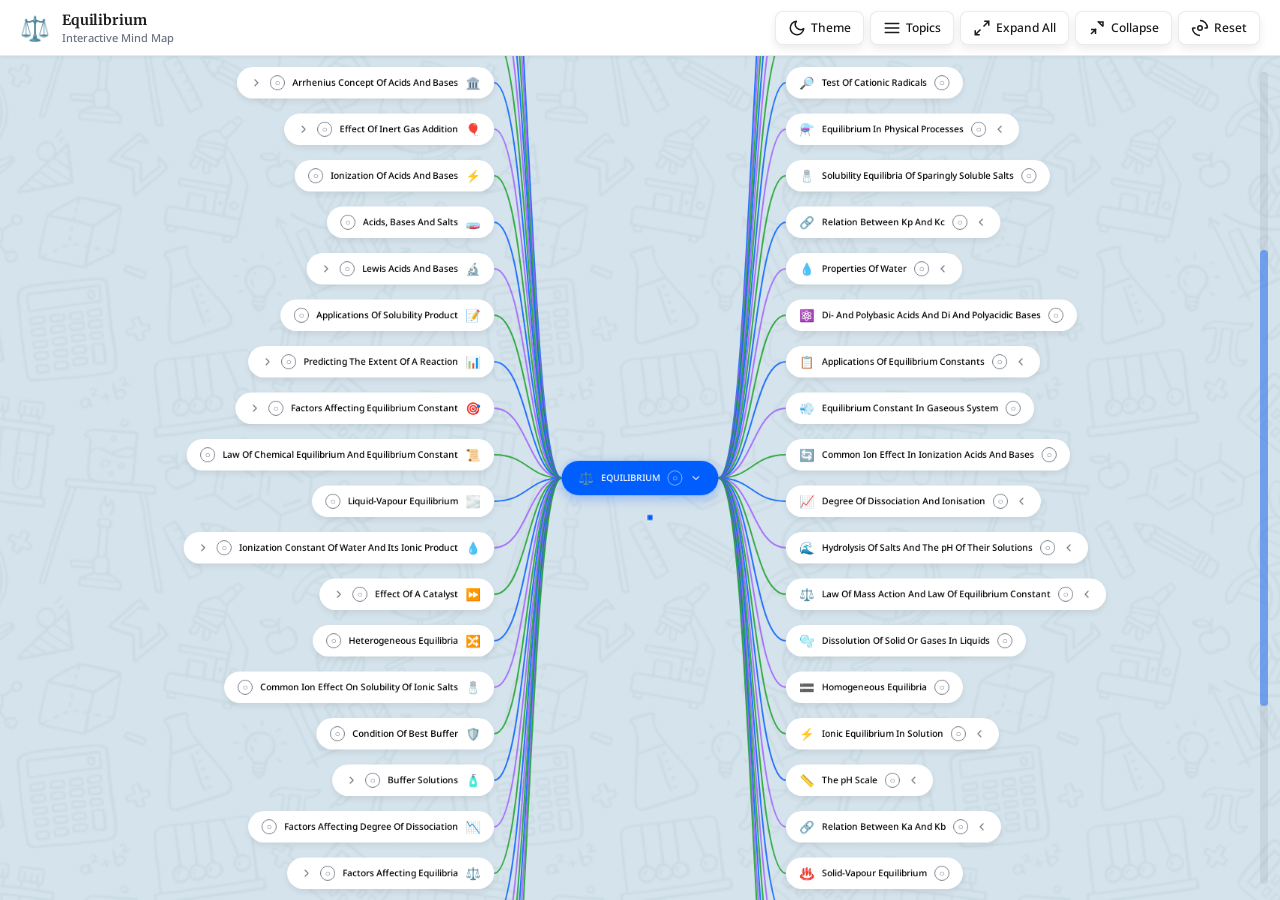
==== commit f147404f: "Add files via upload New UX" ====
--- a/index.html
+++ b/index.html
@@ -4,9 +4,12 @@
 <head>
     <meta charset="UTF-8">
     <meta name="viewport" content="width=device-width, initial-scale=1.0">
-    <title>Interactive Mind Map – Grade 6 Biology Chapter 1</title>
-    <meta name="description" content="Interactive Mind Map for NCERT Grade 6 Biology Chapter 1: Diversity in the Living World. Explore subtopics, micro-concepts, examples and keywords.">
-    <link href="https://fonts.googleapis.com/css2?family=Merriweather:wght@400;700&family=Noto+Sans:wght@400;500;600;700&display=swap" rel="stylesheet">
+    <title>Interactive Mind Map – Equilibrium</title>
+    <meta name="description"
+        content="Interactive Mind Map for Equilibrium. Explore subtopics, micro-concepts, examples and keywords.">
+    <link
+        href="https://fonts.googleapis.com/css2?family=Merriweather:wght@400;700&family=Noto+Sans:wght@400;500;600;700&display=swap"
+        rel="stylesheet">
     <link rel="stylesheet" href="style.css">
 </head>
 
@@ -17,9 +20,9 @@
     <!-- Header / Toolbar -->
     <header class="toolbar" id="toolbar">
         <div class="toolbar-left">
-            <div class="logo">🧬</div>
+            <div class="logo">⚖️</div>
             <div class="toolbar-title">
-                <h1>Grade 6 Biology – Chapter 1</h1>
+                <h1>Equilibrium</h1>
                 <span class="toolbar-subtitle">Interactive Mind Map</span>
             </div>
         </div>
@@ -90,7 +93,7 @@
     <!-- Sidebar Panel (Topics List) -->
     <div class="sidebar-panel" id="sidebarPanel">
         <div class="sidebar-header">
-            <h2>📚 Grade 6 Biology – Chapter 1 Topics</h2>
+            <h2>📚 Equilibrium Topics</h2>
             <button class="sidebar-close" id="sidebarClose">✕</button>
         </div>
         <div class="sidebar-search">
@@ -122,4 +125,4 @@
     <script src="mindmap.js"></script>
 </body>
 
-</html>+</html>
--- a/style.css
+++ b/style.css
@@ -7,7 +7,7 @@
     /* Brand colors */
     --blue-primary: #005EFF;
     --purple-primary: #9F5FFF;
-    --green-primary: #14A024;
+    --green-primary: #13a124;
 
     /* Branch connector colors */
     --color-branch-1: #005EFF;
@@ -16,7 +16,7 @@
     --color-branch-4: #FF602F;
     --color-branch-5: #ec4899;
     --color-branch-6: #06b6d4;
-
+   
     /* Text grey scale */
     --text-grey-900: #1C1C1E;
     --text-grey-950: #111111;
@@ -220,11 +220,18 @@
     width: 100%; height: 100%;
     pointer-events: none;
     z-index: 1;
+    overflow: visible;   /* large maps extend past the canvas box */
 }
 
 /* ============ MIND MAP NODES ============ */
+/* Position comes from the inline `translate` (set by JS each frame).
+   --ax anchors the node: root at its centre, right side at its left edge,
+   left side at its right edge. --s drives the enter / hover scale. */
 .mm-node {
+    --ax: 0%;
+    --s: 0.3;
     position: absolute;
+    left: 0; top: 0;
     border-radius: var(--radius-pill);
     padding: 10px 18px;
     cursor: pointer;
@@ -232,16 +239,24 @@
     z-index: 10;
     opacity: 0;
     width: max-content;
-    max-width: 360px;
+    max-width: 460px;
+    transform: translate(var(--ax), -50%) scale(var(--s));
+    will-change: translate;
     transition: opacity 0.3s, transform 0.3s var(--ease-smooth), box-shadow 0.3s;
 }
 
-.mm-node.visible { opacity: 1; }
-
-.mm-node:hover {
+.mm-node.side-center { --ax: -50%; z-index: 15; }
+.mm-node.side-left   { --ax: -100%; }
+
+.mm-node.visible { opacity: 1; --s: 1; }
+
+.mm-node.visible:hover {
     z-index: 20;
-    transform: translate(0, -50%) scale(1.04) !important;
-}
+    --s: 1.04;
+}
+
+/* Left-side nodes are mirrored: chevron + dot sit on the outer (left) edge */
+.mm-node.side-left .node-content { flex-direction: row-reverse; }
 
 .node-content {
     display: flex;
@@ -253,8 +268,15 @@
     font-family: 'Noto Sans', sans-serif;
     font-size: 12px;
     font-weight: 500;
-    white-space: nowrap;
-}
+    line-height: 1.35;
+    /* Long titles wrap inside the pill so the dot + chevron stay inside it */
+    white-space: normal;
+    overflow-wrap: break-word;
+    min-width: 0;
+}
+
+.node-content > * { flex-shrink: 0; }
+.node-content > .node-label { flex-shrink: 1; }
 
 /* === ROOT NODE (Button First) === */
 .mm-node.level-0 {
@@ -310,7 +332,6 @@
     color: #000000;
     outline: 2px solid var(--blue-primary);
     outline-offset: 2px;
-    position: relative;
 }
 
 /* === LEVEL 2+ NODES (Button Third) Default === */
@@ -408,6 +429,12 @@
 .node-expand-btn:hover { transform: scale(1.2); }
 .node-expand-btn.expanded:hover { transform: rotate(-90deg) scale(1.2); }
 
+/* Mirrored chevron for the left side (points away from the root) */
+.side-left .node-expand-btn { transform: scaleX(-1); }
+.side-left .node-expand-btn.expanded { transform: scaleX(-1) rotate(-90deg); }
+.side-left .node-expand-btn:hover { transform: scale(-1.2, 1.2); }
+.side-left .node-expand-btn.expanded:hover { transform: scale(-1.2, 1.2) rotate(-90deg); }
+
 .node-emoji { font-size: 16px; }
 
 /* ============ TAGS / CHIPS ============ */
@@ -429,9 +456,11 @@
 .connection-path {
     fill: none;
     stroke-width: 2;
-    opacity: 0.85;
-    transition: opacity 0.3s;
-}
+    opacity: 0;
+    transition: opacity 0.35s;
+}
+
+.connection-path.visible { opacity: 0.85; }
 
 .connection-path.branch-1 { stroke: #005EFF; }
 .connection-path.branch-2 { stroke: #9F5FFF; }
@@ -924,20 +953,41 @@
 /* Extra-narrow phones (portrait) */
 @media (max-width: 480px) {
     .mm-node {
-        max-width: 170px;
-        padding: 6px 10px;
+        max-width: 152px;   /* both topic columns fit a 375px phone at min zoom */
+        padding: 6px 8px;
     }
 
     .node-label {
-        font-size: 10px;
+        font-size: 11px;
         line-height: 1.3;
     }
 
     .node-content { gap: 4px; }
     .node-emoji { font-size: 12px; }
+    .node-info-trigger { width: 16px; height: 16px; font-size: 10px; }
+    .node-info-trigger svg { width: 10px; height: 10px; }
+    .node-expand-btn svg { width: 14px; height: 14px; }
 
     .mm-node.level-0 {
-        max-width: 150px;
+        max-width: none;
         padding: 8px 12px;
     }
+
+    .toolbar { padding: 0 12px; }
+    .toolbar-right { gap: 4px; }
+    .btn-tool { padding: 7px 8px; }
+}
+
+/* Root title never breaks mid-word */
+.mm-node.level-0 .node-label { white-space: nowrap; }
+
+/* Toolbar title stays on one line next to the buttons */
+.toolbar-left { min-width: 0; }
+.toolbar-title { min-width: 0; }
+.toolbar-title h1,
+.toolbar-subtitle {
+    display: block;
+    white-space: nowrap;
+    overflow: hidden;
+    text-overflow: ellipsis;
 }
